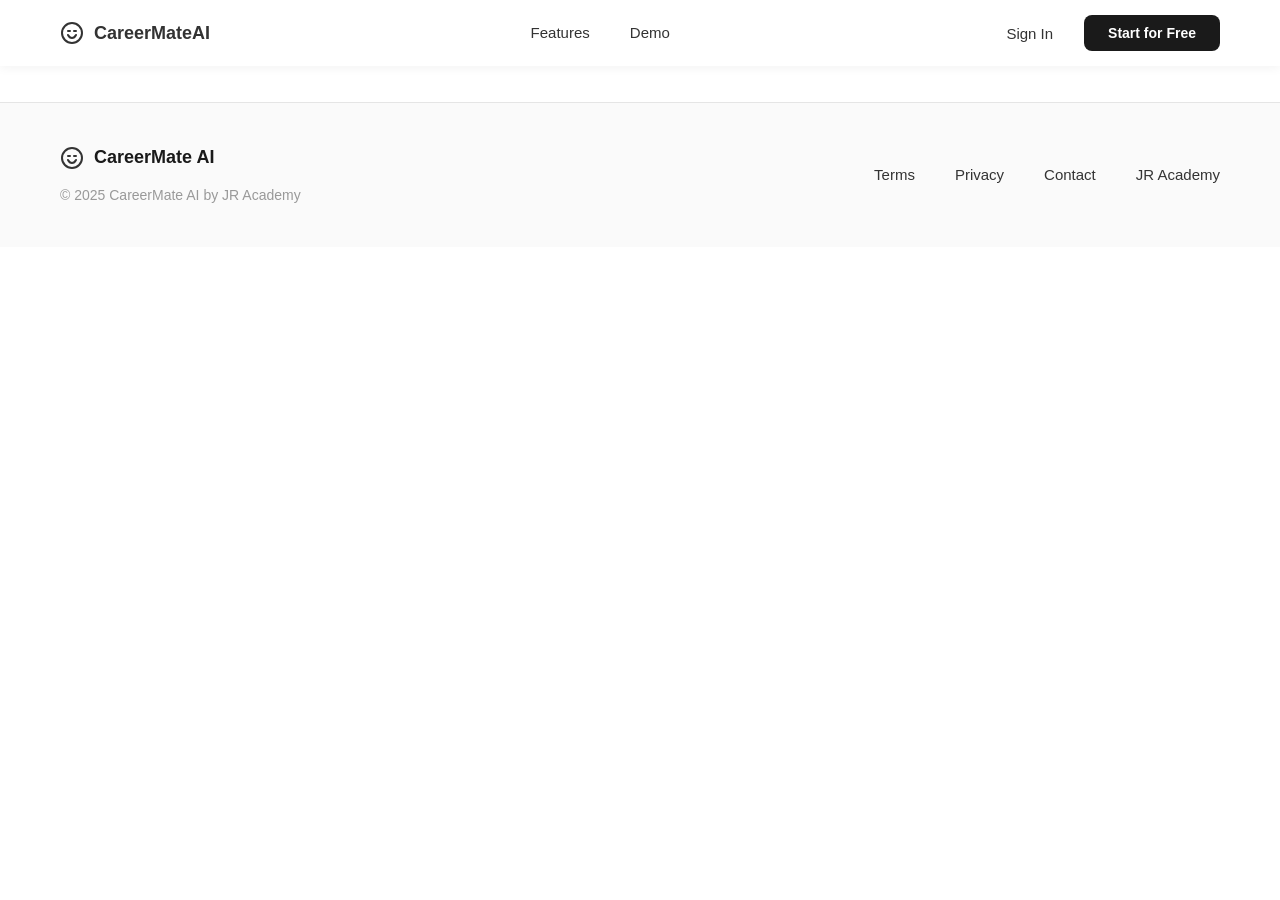
==== index.html @ 378290c0 "footer" ====
<html lang="en">
<head>
    <meta charset="UTF-8">
    <meta name="viewport" content="width=device-width, initial-scale=1.0">
    <title>CareerMate AI - Your AI Career Practice Partner</title>
    <link rel="stylesheet" href="styles.css">
</head>
<body>
    <!-- !---Header---- -->
    <header class="header">
       <div class="container">
        <div class="logo">
            <svg width="24" height="24" viewBox="0 0 24 24" fill="none">
                <circle cx="12" cy="12" r="10" stroke="#333" stroke-width="2"/>
                <path d="M8 10h2m4 0h2M8 14c1 2 3 3 4 3s3-1 4-3" stroke="#333" stroke-width="2" stroke-linecap="round"/>
            </svg>
            <span>
                CareerMateAI
            </span>
        </div>
        <nav class="nav">
            <a href="#features">Features</a>
            <a href="demo">Demo</a>
        </nav> 
        <div class="header-actions">
            <button class="btn-signin">Sign In</button>
            <button class="btn-start">Start for Free</button>
        </div> 
       </div> 
    </header>
    <br>
    <br>
    <br>
    <br>
<!-- hero section -->














<!-- footer section -->
<footer class="footer">
    <div class="container">
        <div class="footer-content">
            <div class="footer-left">
                <div class="logo">
                        <svg width="24" height="24" viewBox="0 0 24 24" fill="none">
                            <circle cx="12" cy="12" r="10" stroke="#333" stroke-width="2"/>
                            <path d="M8 10h2m4 0h2M8 14c1 2 3 3 4 3s3-1 4-3" stroke="#333" stroke-width="2" stroke-linecap="round"/>
                        </svg>
                
                    <span>CareerMate AI</span>
                </div>
                <p class="footer-copyright">
                    © 2025 CareerMate AI by JR Academy
                </p>
        </div>
            <div class="footer-links">
                <a href="#">Terms</a>
                <a href="#">Privacy</a>
                <a href="#">Contact</a>
                <a href="#">JR Academy</a>
            </div>
        </div>
    </div>

</footer>



    <script src="script.js"></script>   
</body>
</html>
---- styles.css ----
/* for teaching reference */
:root {
    /* color */
    --primary-grey: #333;

    /* width */
    --container-max-width: 1200px;

    /* gap */
    --gap-5-l8: 40px;
    --gap-5-l5: 25px;
    --gap-5-l3: 15px;
    --gap-5-l2: 10px;

    --gap-4-l3: 12px;
    --gap-4-l2: 8px;
}
/* clean the default box */

* {
    margin: 0;
    padding: 0;
    box-sizing: border-box;
} 
body {
    font-family: -apple-system, BlinkMacSystemFont, 'Segoe UI', 'Roboto', 'Oxygen', 'Ubuntu', 'Cantarell', sans-serif;
    line-height: 1.6;
    color: var(--primary-grey);
    overflow-x: hidden;
}
.container {
    max-width: var(--container-max-width);
    margin: 0 auto;
    padding: 0 20px;
}
/* Header */
.header {
    position: fixed;
    top: 0;
    right: 0;
    left: 0;
    background: rgba(255, 255, 255, 0.98);
    backdrop-filter: blur(10px);
    box-shadow: 0 2px 10px rgba(0,0,0,0.05);
    z-index: 1000;
    padding: 15px 0;

}
.header .container {
    display: flex;
    align-items: center;
    justify-content: space-between;
    gap: 40px;
}
.logo {
    display: flex;
    align-items: center;
    gap: 10px;
    font-weight: 700;
    font-size: 18px;
    color: var(--primary-grey);
    flex-shrink: 0;
}
.nav {
    display: flex;
    gap: 40px;
    flex: 1;
    justify-content: center;
}
.nav a {
    text-decoration: none;
    color: var(--primary-grey);
    font-weight: 500;
    transition: color 0.3s;
    font-size: 15px;
}

.nav a:hover {
    color: #4285F4;
}

.header-actions {
    display: flex;
    align-items: center;
    gap: 15px;
    flex-shrink: 0;
}
.btn-signin {
    background: none;
    border: none;
    color: var(--primary-grey);
    font-weight: 500;
    font-size: 15px;
    cursor: pointer;
    transition: color 0.3s;
    padding: 8px 16px;
}
.btn-signin:hover {
    color: #4285F4;
}
.btn-start {
    background: #1a1a1a;
    color: white;
    border: none;
    padding: 10px 24px;
    border-radius: 8px;
    font-weight: 600;
    cursor: pointer;
    transition: all 0.3s;
    font-size: 14px;
}

.btn-start:hover {
    transform: translateY(-2px);
    background: var(--primary-grey);
    box-shadow: 0 4px 12px rgba(0, 0, 0, 0.2);

}



/* Buttons */
.btn-primary {
    background: #4285F4;
    color: white;
    border: none;
    padding: 10px 24px;
    border-radius: 8px;
    font-weight: 600;
    cursor: pointer;
    transition: all 0.3s;
    font-size: 14px;
}

.btn-primary:hover {
    background: #3367D6;
    transform: translateY(-2px);
    box-shadow: 0 4px 12px rgba(66, 133, 244, 0.3);
}

.btn-secondary {
    background: white;
    color: #4285F4;
    border: 2px solid #4285F4;
    padding: 10px 24px;
    border-radius: 8px;
    font-weight: 600;
    cursor: pointer;
    transition: all 0.3s;
    font-size: 14px;
}

.btn-secondary:hover {
    background: #4285F4;
    color: white;
}

.btn-large {
    padding: 14px 32px;
    font-size: 16px;
}

/* hero section  */
/* footer section */
.footer {
    background: #FAFAFA;
    color: #666;
    padding: 40px 0;
    border-top: 1px solid #E5E5E5;
}


.footer-content {
    display: flex;
    justify-content: space-between; 
    align-items: center; 
}

.footer-left {
    display: flex;
    flex-direction: column;
    gap: 12px;
    

}

.footer-left .logo {
    color: #1a1a1a;
    
}

.footer-left .logo span{
    color: #1a1a1a;
    
    
}

.footer-copyright {
    font-size: 14px;
    color:  #999;
    margin: 0;
    
}

.footer-links {
    display: flex;
    gap: 40px;
    align-items: center;
}



.footer-links a {
    color: var(--primary-grey);
    text-decoration: none;
    font-weight: 400;
    font-size: 15px;
    transition: color 0.3s;

}
.footer-links a:hover {
    color: #4285F4;
}
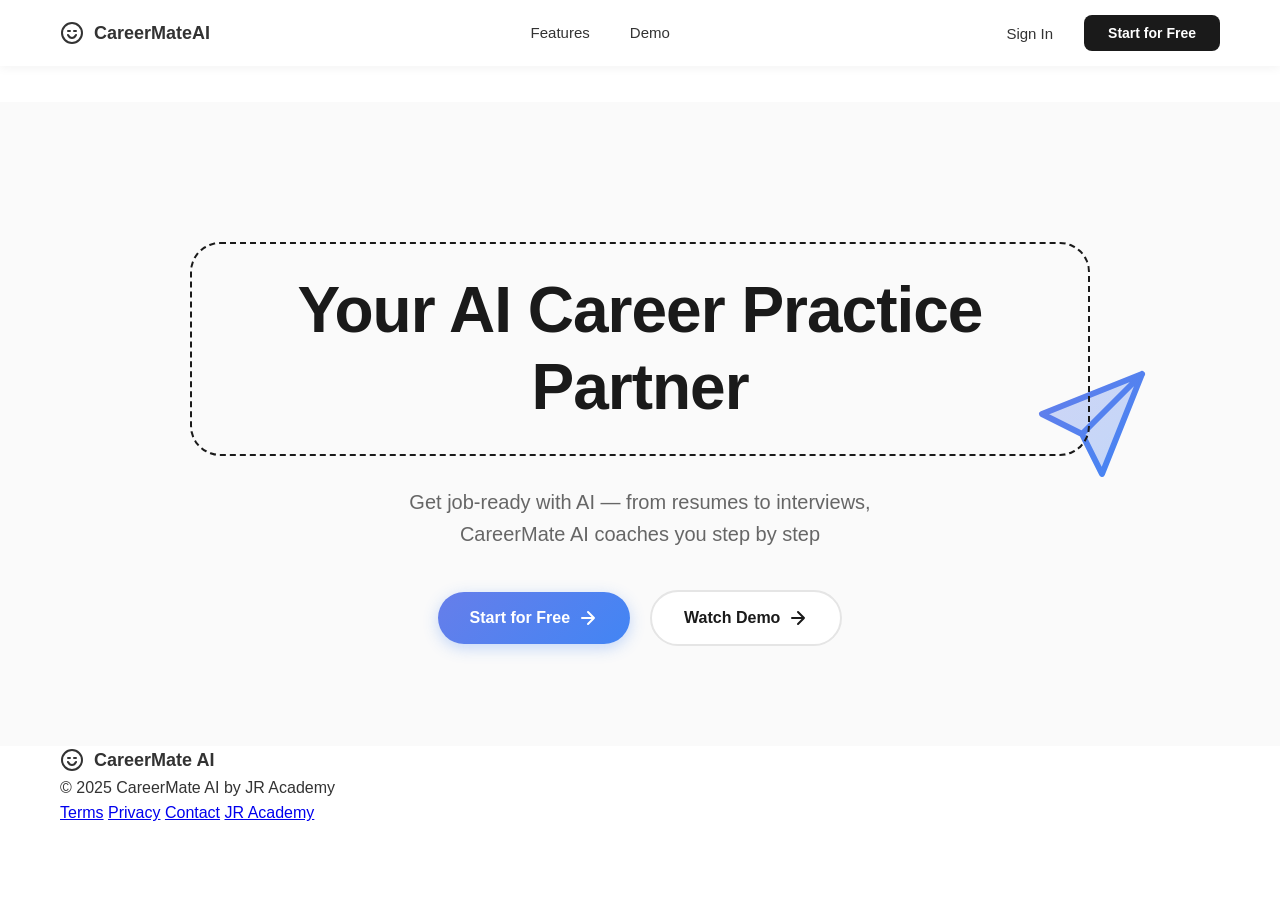
==== commit 48db4405: "hero section" ====
--- a/index.html
+++ b/index.html
@@ -32,12 +32,57 @@
     <br>
     <br>
     <br>
-<!-- hero section -->
+<!-- Hero section -->
 
+<section class="hero">
+    <div class="container">
+        <div class="hero-content">
+            <h1>Your AI Career Practice Partner</h1>
+            <p class="hero-subtitle">
+                Get job-ready with AI — from resumes to interviews,<br>
+                CareerMate AI coaches you step by step
+            </p>
+            <div class="hero-buttons">
+                <button class="btn-hero-primary">
+                    Start for Free
+                    <svg width="20" height="20" viewBox="0 0 20 20" fill="none">
+                            <path d="M4 10h12m-6-6l6 6-6 6" stroke="currentColor" stroke-width="2" stroke-linecap="round" stroke-linejoin="round"/>
+                    </svg>
+                </button>
+                <button class="btn-hero-secondary">
+                    Watch Demo
+                    <svg width="20" height="20" viewBox="0 0 20 20" fill="none">
+                        <path d="M4 10h12m-6-6l6 6-6 6" stroke="currentColor" stroke-width="2" stroke-linecap="round" stroke-linejoin="round"/>
+                    </svg>
+                </button>
 
+            </div>
+        </div>
 
+    </div>
 
+    <div class="hero-icon">
+        <svg width="120" height="120" viewBox="0 0 120 120" fill="none">
+                <path d="M110 10L50 70M110 10L70 110L50 70M110 10L10 50L50 70" stroke="url(#gradient1)" stroke-width="6" stroke-linecap="round" stroke-linejoin="round" fill="url(#gradient2)"/>
+            <defs>
+                    <linearGradient id="gradient1" x1="10" y1="10" x2="110" y2="110" gradientUnits="userSpaceOnUse">
+                        <stop stop-color="#667EEA"/>
+                        <stop offset="1" stop-color="#4285F4"/>
+                    </linearGradient>
+                    <linearGradient id="gradient2" x1="10" y1="10" x2="110" y2="110" gradientUnits="userSpaceOnUse">
+                        <stop stop-color="#667EEA" stop-opacity="0.3"/>
+                        <stop offset="1" stop-color="#4285F4" stop-opacity="0.3"/>
+                    </linearGradient>
+            </defs>
+        </svg>
+    </div>
 
+</section>
+
+<!-- problem statement -->
+<section>
+    
+</section>
 
 
 
--- a/styles.css
+++ b/styles.css
@@ -161,6 +161,261 @@
 }
 
 /* hero section  */
+
+.hero {
+    background: #FAFAFA;
+    padding: 140px 0 100px;
+    position: relative;
+    overflow: visible;
+
+}
+.hero .container {
+    position: relative;
+}
+.hero-content {
+    text-align: center;
+    margin: 0 auto;
+    max-width: 900px;
+    position: relative;
+    z-index: 2;
+}
+
+.hero h1 {
+    font-size: 64px;
+    font-weight: 800;
+    color: #1a1a1a;
+    margin-bottom: 30px;
+    line-height: 1.2;
+    letter-spacing: -1px;
+    position: relative;
+    display: inline-block;
+    padding: 30px 50px;
+}
+.hero h1::before {
+    content: '';
+    position: absolute;
+    top: 0;
+    left: 0;
+    right: 0;
+    bottom: 0;
+    border: 2px dashed;
+    border-radius: 30px;
+}
+
+.hero-subtitle {
+    font-size: 20px;
+    color: #666;
+    margin-bottom: 40px;
+    line-height: 1.6;
+    font-weight: 400;
+}
+.hero-buttons {
+    gap: 20px;
+    display: flex;
+    justify-content: center;
+    align-items: center;
+
+}
+.btn-hero-primary {
+    color: white;
+    background: linear-gradient(135deg, #667EEA 0%, #4285F4 100%); ;
+    border-radius: 50px;
+    border: none;
+    font-weight: 600;
+    font-size: 16px;
+    padding: 16px 32px;
+    cursor: pointer;
+    transition: all 0.3s;
+    display: flex;
+    align-items: center;
+    gap: 8px;
+    box-shadow: 0 4px 15px rgba(66, 133, 244, 0.3);
+
+}
+.btn-hero-primary:hover {
+    transform: translateY(-2px);
+    box-shadow: 0 6px 20px rgba(66, 134, 244, 0.4);
+
+}
+.btn-hero-secondary {
+    background: white;
+    color: #1a1a1a;
+    border-radius: 50px;
+    border: 2px solid #E5E5E5;
+    padding: 16px 32px;
+    font-weight: 600;
+    font-size: 16px;
+    cursor: pointer;
+    transition: all 0.3s;
+    display: flex;
+    align-items: center;
+    gap: 8px;
+
+}
+.btn-hero-secondary:hover {
+    border-color: #4285F4;
+    color: #4285F4;
+    transform: translateY(-2px);
+    box-shadow: 0 4px 15px rgba(0,0,0,0.1);
+}
+.hero-icon {
+    position: absolute; 
+    top: 50%;
+    right: 10%;
+    transform: translateY(-50%);
+    z-index: 1;
+    animation: float 3s ease-in-out infinite;
+}
+/* problem statement */
+
+
+
+
+
+
+
+
+
+
+
+
+
+
+
+
+
+
+
+
+
+
+
+
+
+
+/* Responsive Design */
+@media (max-width: 768px) {
+    .header .container {
+        flex-wrap: wrap;
+        gap: 15px;
+    }
+
+    .nav {
+        order: 3;
+        width: 100%;
+        /* margin-top: 15px; */
+        justify-content: center;
+        gap: 25px;
+    }
+
+    .header-actions {
+        gap: 10px;
+    }
+
+    .btn-signin {
+        padding: 6px 12px;
+        font-size: 14px;
+    }
+
+    .btn-start {
+        padding: 8px 18px;
+        font-size: 13px
+    }
+
+    .hero {
+        padding: 100px 0 60px;
+    }
+
+    .hero h1 {
+        font-size: 36px;
+        padding: 20px 30px;
+    }
+
+    .hero h1::before {
+        border-radius: 20px
+    }
+
+    .hero-subtitle {
+        font-size: 16px
+    }
+
+    .hero-subtitle br {
+        display: none;
+    }
+
+    .hero-buttons {
+        flex-direction: column;
+        align-items: center;
+        gap: 15px;
+    }
+
+    .btn-hero-primary,
+    .btn-hero-secondary {
+        width: 100%;
+        max-width: 280px;
+        justify-content: center;
+    }
+
+    .hero-icon {
+        display: none;
+    }
+
+    .footer-content {
+        flex-direction: column;
+        gap: 25px;
+        text-align: center;
+    }
+
+    .footer-left {
+        align-items: center;
+    }
+
+    .footer-links {
+        gap: 25px;
+        flex-wrap: wrap;
+        justify-content: center;
+    }
+
+    .footer-links a {
+        font-size: 14px;
+    }
+
+
+
+
+
+
+
+
+
+
+
+
+
+
+
+
+
+
+
+
+
+
+
+
+
+
+
+
+
+
+
+
+
+
+
+
+
 /* footer section */
 .footer {
     background: #FAFAFA;
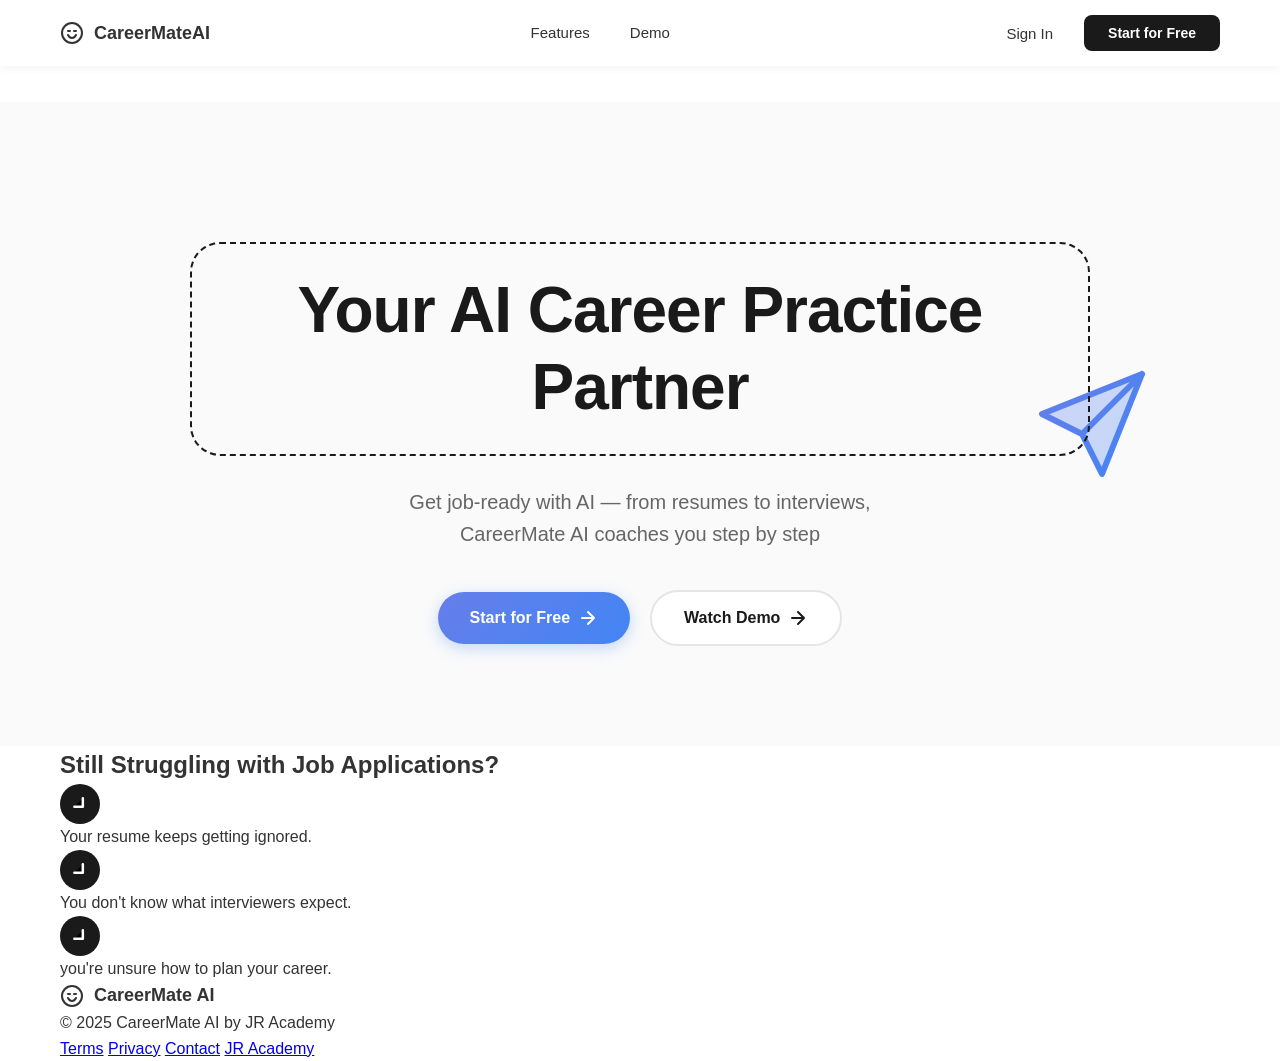
==== commit c5406e25: "problem html" ====
--- a/index.html
+++ b/index.html
@@ -80,8 +80,50 @@
 </section>
 
 <!-- problem statement -->
-<section>
-    
+<section class="problem-section">
+    <div class="container">
+        <h2>Still Struggling with Job Applications?</h2>
+        <div class="problem-content">
+            <div class="problem-list">
+                <div class="problem-item">
+                    <div class="problem-icon">
+                        <svg width="40" height="40" viewBox="0 0 40 40">
+                                <circle cx="20" cy="20" r="20" fill="#1a1a1a"/>
+                                <path d="M14 18l6 6 6-6" stroke="white" stroke-width="2.5" stroke-linecap="round" stroke-linejoin="round" transform="rotate(-45 20 20)"/>
+                        </svg>
+                    </div>
+                    <p>Your resume keeps getting ignored.</p>
+
+                </div>
+                <div class="problem-item">
+                    <div class="problem-icon">
+                        <svg width="40" height="40" viewBox="0 0 40 40">
+                                <circle cx="20" cy="20" r="20" fill="#1a1a1a"/>
+                                <path d="M14 18l6 6 6-6" stroke="white" stroke-width="2.5" stroke-linecap="round" stroke-linejoin="round" transform="rotate(-45 20 20)"/>
+                        </svg>
+                    </div>
+                    <p>You don't know what interviewers expect.</p>
+                </div>
+
+                <div class="problem-item">
+                    <div class="problem-icon">
+                        <svg width="40" height="40" viewBox="0 0 40 40">
+                                <circle cx="20" cy="20" r="20" fill="#1a1a1a"/>
+                                <path d="M14 18l6 6 6-6" stroke="white" stroke-width="2.5" stroke-linecap="round" stroke-linejoin="round" transform="rotate(-45 20 20)"/>
+                        </svg>
+                    </div>
+                    <p>you're unsure how to plan your career.</p>
+                </div>
+            </div>
+        </div>
+
+
+
+
+
+
+    </div>
+
 </section>
 
 
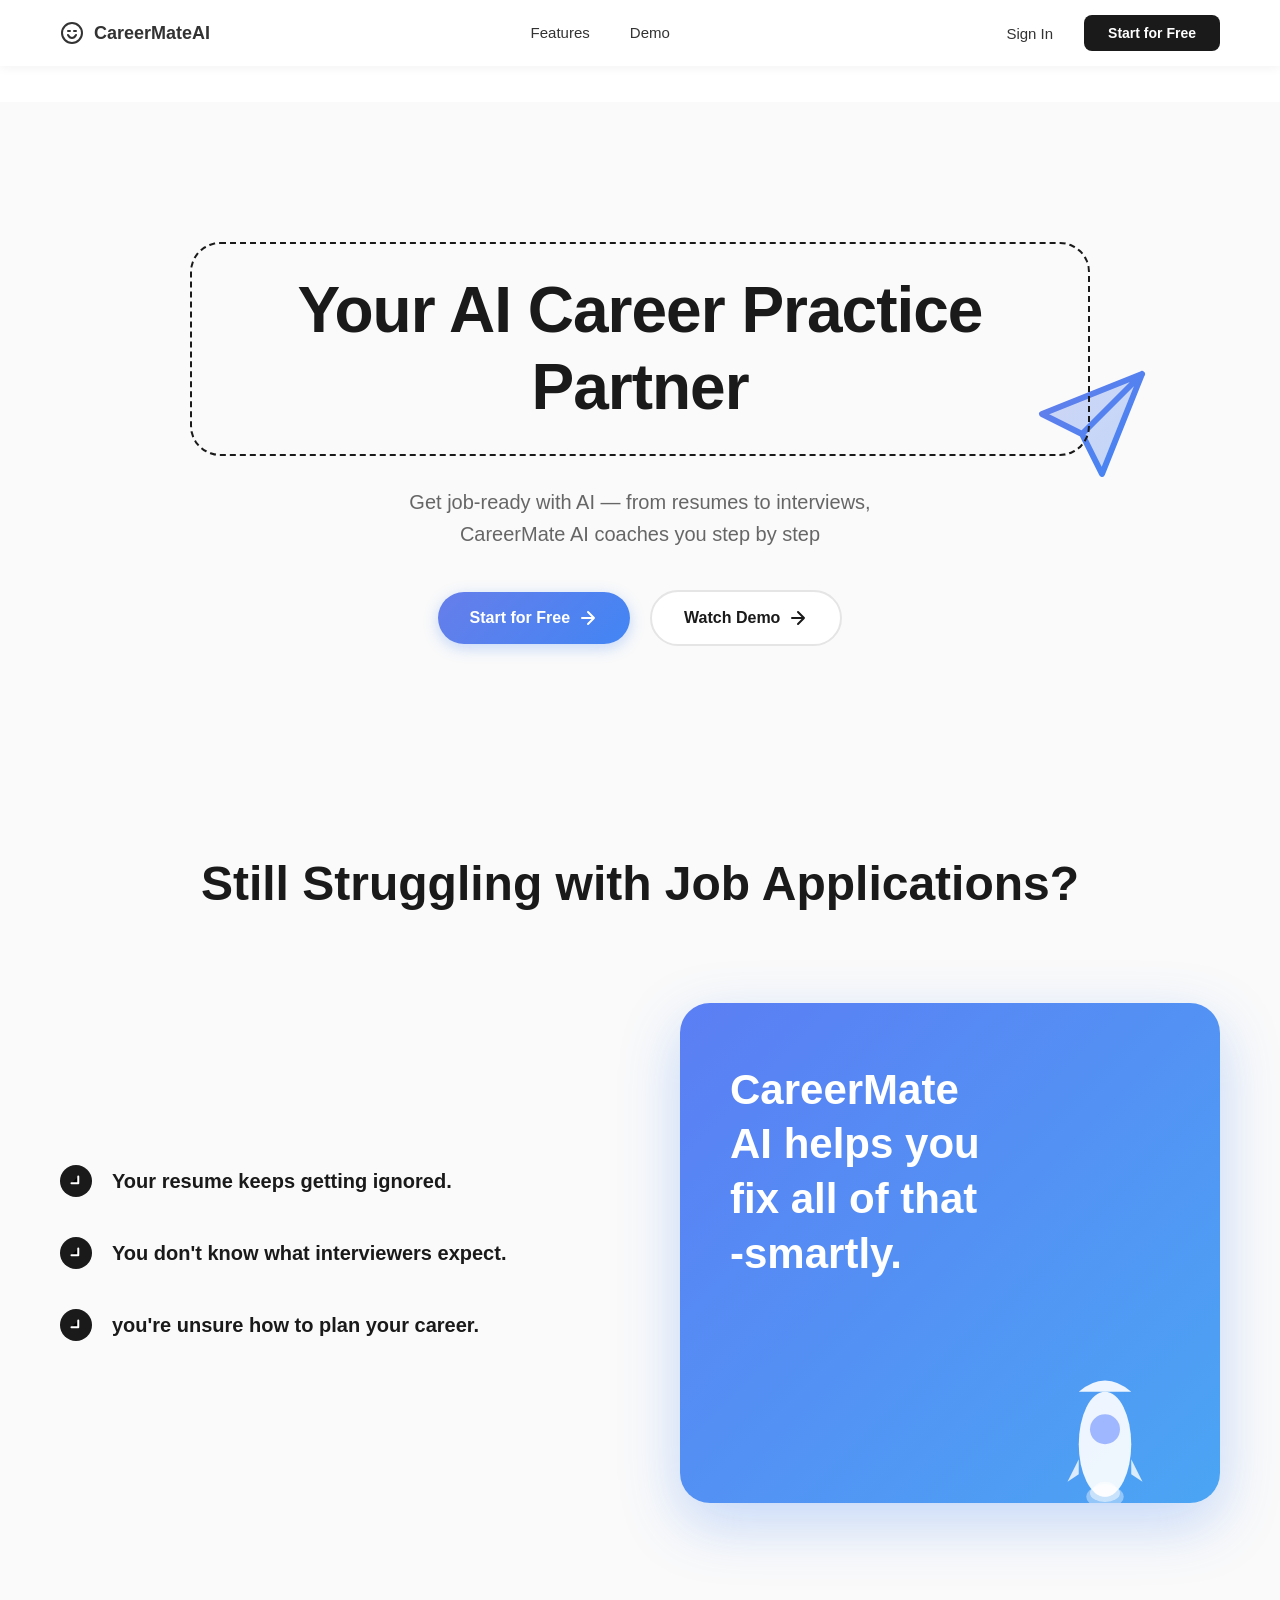
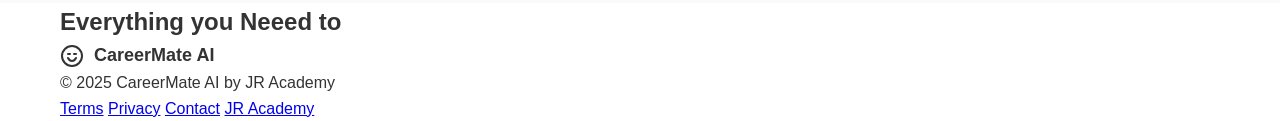
==== commit a8b5d589: "problem-section rocket" ====
--- a/index.html
+++ b/index.html
@@ -114,19 +114,45 @@
                     </div>
                     <p>you're unsure how to plan your career.</p>
                 </div>
+                
+            </div>
+                    <div class="solution-card">
+            <div class="solution-content">
+                <h3>CareerMate<br> AI helps you<br> fix all of that <br> -smartly.</h3>
+            </div>
+            <div class="solution-rocket">
+                <svg width="200" height="250" viewBox="0 0 200 250">
+                        <!-- Rocket Body -->
+                        <ellipse cx="100" cy="180" rx="35" ry="70" fill="rgba(255,255,255,0.9)"/>
+                        <!-- Rocket Window -->
+                        <circle cx="100" cy="160" r="20" fill="#6B8EFF" opacity="0.6"/>
+                        <!-- Rocket Nose -->
+                        <path d="M 65 110 Q 100 80 135 110" fill="rgba(255,255,255,0.9)"/>
+                        <!-- Rocket Fins -->
+                        <path d="M 65 200 L 50 230 L 65 220 Z" fill="rgba(255,255,255,0.8)"/>
+                        <path d="M 135 200 L 150 230 L 135 220 Z" fill="rgba(255,255,255,0.8)"/>
+                        <!-- Rocket Fire -->
+                        <ellipse cx="100" cy="250" rx="25" ry="15" fill="rgba(255,255,255,0.4)"/>
+                        <ellipse cx="100" cy="245" rx="20" ry="12" fill="rgba(255,255,255,0.5)"/>
+                        <ellipse cx="100" cy="240" rx="15" ry="10" fill="rgba(255,255,255,0.6)"/>
+                </svg>
             </div>
         </div>
-
-
-
-
+        </div>
 
 
     </div>
 
 </section>
 
+<!-- feature section -->
+<section id="features" class="features-section">
+    <div class="container">
+        <h2>Everything you Neeed to</h2>
 
+    </div>
+
+</section>
 
 
 
--- a/styles.css
+++ b/styles.css
@@ -267,9 +267,98 @@
     animation: float 3s ease-in-out infinite;
 }
 /* problem statement */
-
-
-
+.problem-section {
+    padding: 100px 0;
+    background: #FAFAFA;
+}
+.problem-section h2 {
+    text-align: center;
+    font-size: 48px;
+    font-weight: 800;
+    margin-bottom: 80px;
+    color: #1a1a1a;
+}
+.problem-content {
+    display: grid;
+    grid-template-columns: 1fr 1fr;
+    gap: 80px;
+    align-items: center;
+}
+.problem-list {
+    display: flex;
+    flex-direction: column;
+    gap: 40px;
+}
+.problem-item {
+    display: flex;
+    align-items: center;
+    gap: 20px;
+}
+.problem-icon {
+    flex-shrink: 0;
+}
+
+.problem-item p {
+    color: #1a1a1a;
+    font-size: 20px;
+    font-weight: 600;
+    margin: 0;
+}
+.problem-item svg {
+    width: 32px;
+    height: 32px;
+}
+/* problem-rocket part */
+.solution-content {
+    position: relative;
+    z-index: 2;
+}
+
+.solution-card h3 {
+    font-size: 32px;
+    color: white;
+    font-size: 42px;
+    font-weight: 800;
+    margin: 0;
+    line-height: 1.3;
+
+}
+
+.solution-rocket {
+    right: 40px;
+    position: absolute;
+    bottom: 0;
+    z-index: 1;
+    animation: rocketFloat 3s ease-in-out infinite;
+
+}
+@keyframes rocketFloat {
+    0%, 100% {
+        transform: translateY(0);
+    }
+    50% {
+        transform: translateY(-20px);
+    }
+
+}
+.solution-rocket svg {
+    width: 150px;
+    height: 200px;
+}
+.solution-card {
+    background: linear-gradient(135deg, #5B7EF4 0%, #4BA5F4 100%);
+    border-radius: 30px;
+    padding: 60px 50px;
+    position: relative;
+    overflow: hidden;
+    box-shadow: 0 20px 60px rgba(66, 133, 244, 0.3);
+    min-height: 500px;
+    display: flex;
+    flex-direction: column;
+    justify-content: space-between;
+}
+
+/* feature */
 
 
 
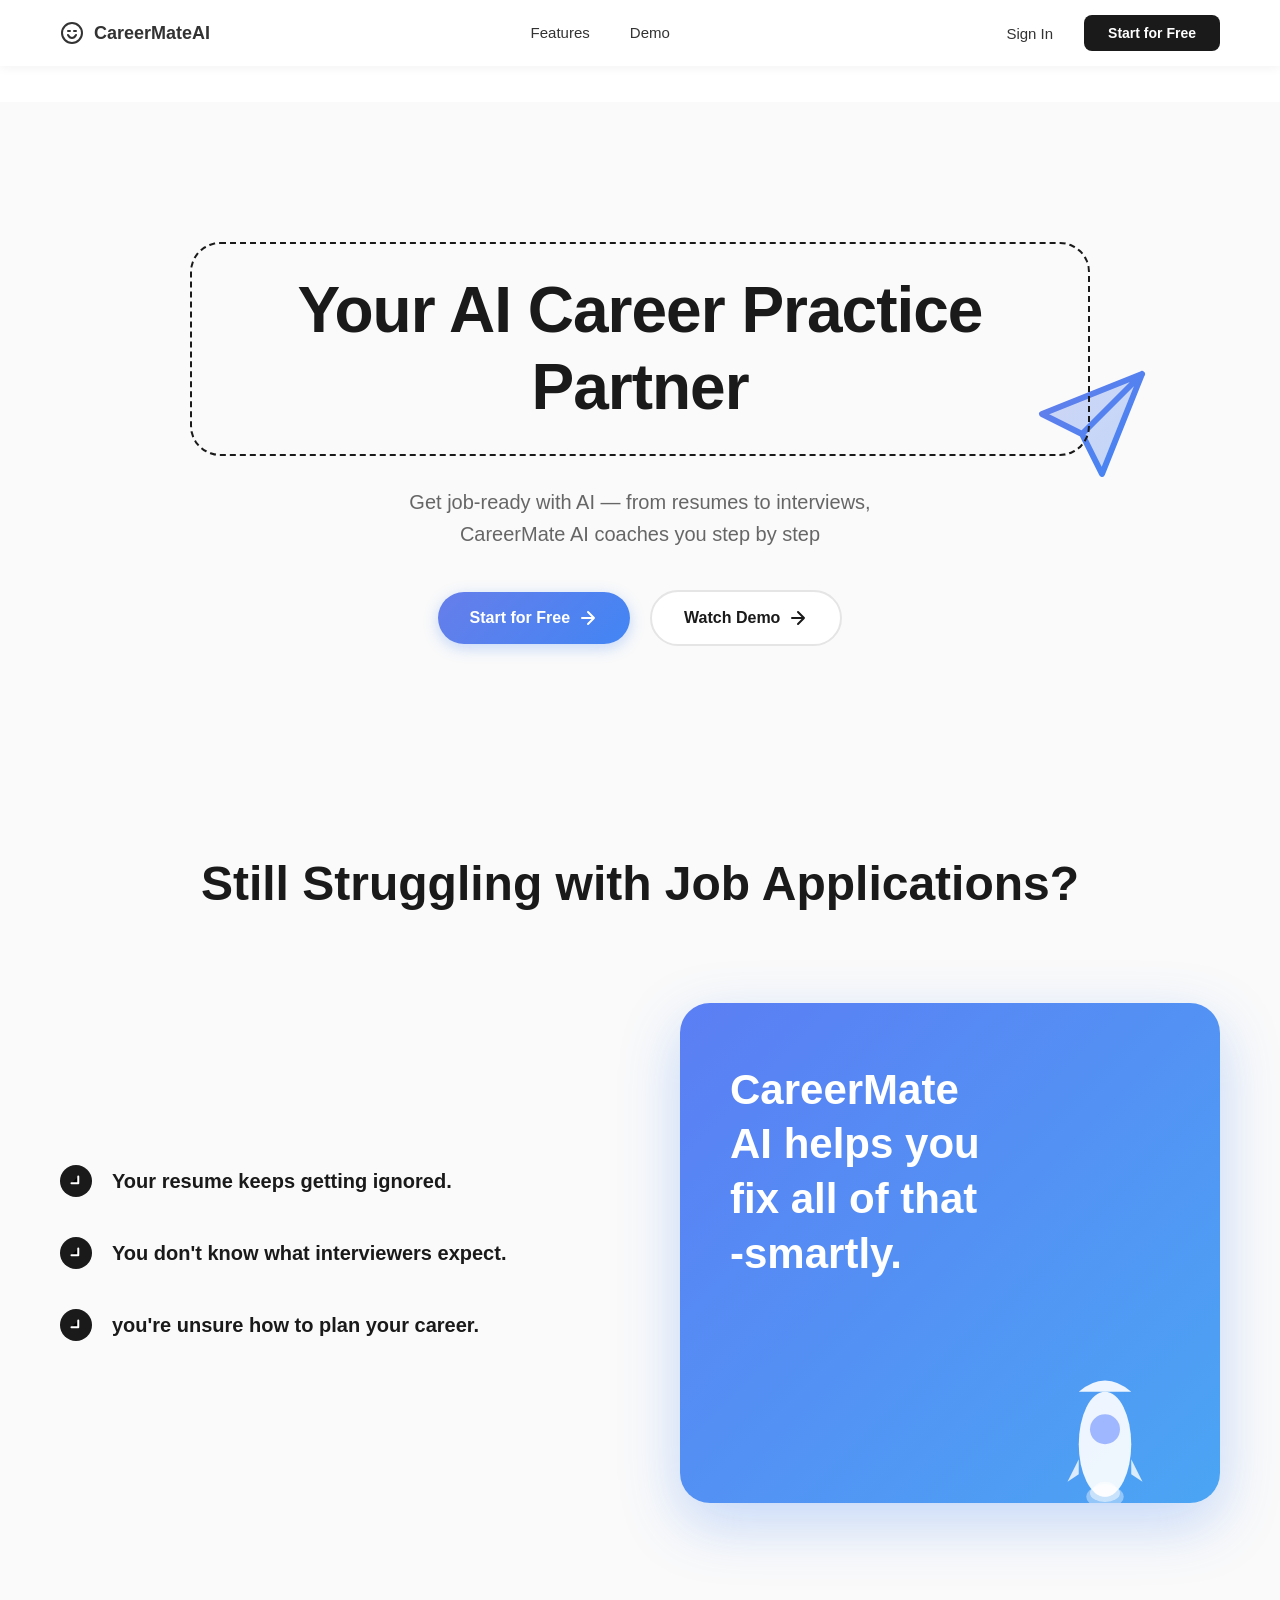
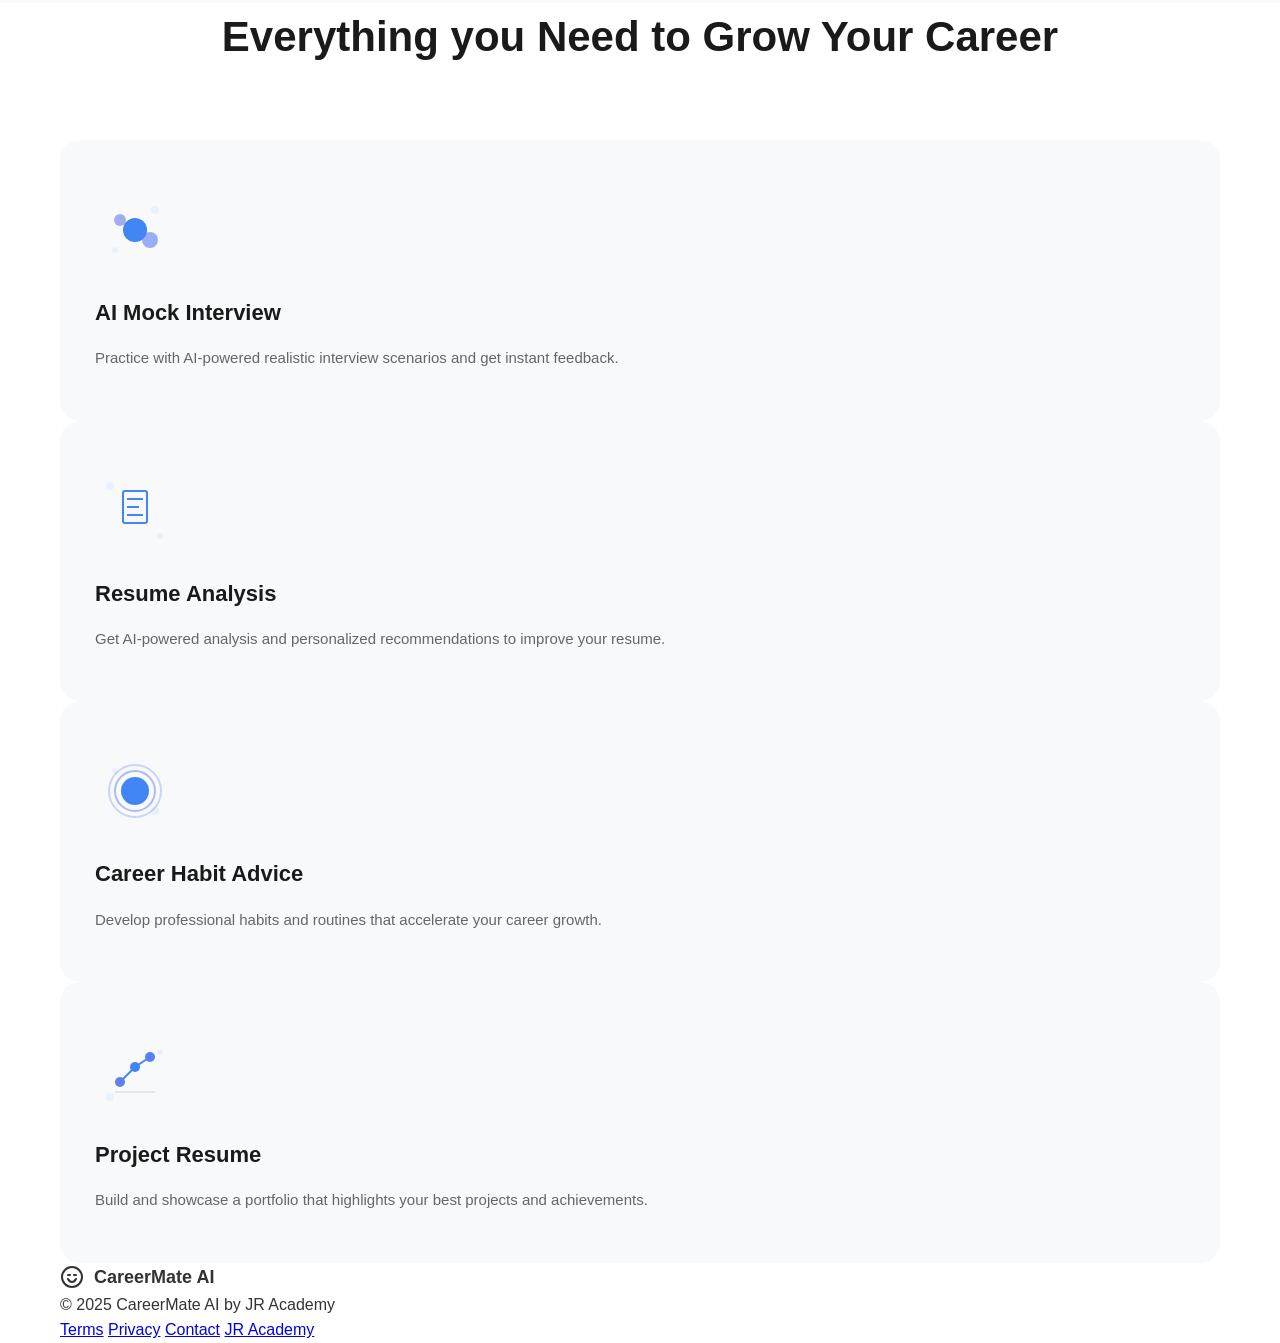
==== commit 5b793eb0: "features" ====
--- a/index.html
+++ b/index.html
@@ -148,7 +148,74 @@
 <!-- feature section -->
 <section id="features" class="features-section">
     <div class="container">
-        <h2>Everything you Neeed to</h2>
+        <h2>Everything you Need to Grow Your Career</h2>
+        <div class="feature-grid">
+            <div class="feature-card">
+                <div class="feature-icon">
+                    <svg width="80" height="80" viewBox="0 0 80 80">
+                            <!-- Decorative circles -->
+                            <circle cx="60" cy="20" r="4" fill="#E8F2FF"/>
+                            <circle cx="20" cy="60" r="3" fill="#E8F2FF"/>
+                            <!-- Main element -->
+                            <circle cx="40" cy="40" r="12" fill="#4285F4"/>
+                            <circle cx="25" cy="30" r="6" fill="#667EEA" opacity="0.6"/>
+                            <circle cx="55" cy="50" r="8" fill="#5B7EF4" opacity="0.6"/>
+                    </svg>
+                </div>
+                <h3>AI Mock Interview</h3>
+                <p>Practice with AI-powered realistic interview scenarios and get instant feedback.</p>
+            </div>
+            <div class="feature-card">
+                <div class="feature-icon">
+                    <svg width="80" height="80" viewBox="0 0 80 80">
+                            <!-- Decorative circles -->
+                            <circle cx="15" cy="15" r="4" fill="#E8F2FF"/>
+                            <circle cx="65" cy="65" r="3" fill="#E8F2FF"/>
+                            <!-- Document icon -->
+                            <rect x="28" y="20" width="24" height="32" rx="2" fill="none" stroke="#4285F4" stroke-width="2"/>
+                            <line x1="32" y1="28" x2="48" y2="28" stroke="#4285F4" stroke-width="2"/>
+                            <line x1="32" y1="36" x2="44" y2="36" stroke="#4285F4" stroke-width="2"/>
+                            <line x1="32" y1="44" x2="48" y2="44" stroke="#4285F4" stroke-width="2"/>
+                    </svg>
+                </div>
+                <h3>Resume Analysis</h3>
+                <p>Get AI-powered analysis and personalized recommendations to improve your resume.</p>
+            </div>
+            <div class="feature-card">
+                <div class="feature-icon">
+                    <svg width="80" height="80" viewBox="0 0 80 80">
+                        <!-- Decorative elements -->
+                        <circle cx="20" cy="20" r="3" fill="#E8F2FF"/>
+                        <circle cx="60" cy="60" r="4" fill="#E8F2FF"/>
+                        <!-- Center circle with rings -->
+                        <circle cx="40" cy="40" r="14" fill="#4285F4"/>
+                        <circle cx="40" cy="40" r="20" fill="none" stroke="#667EEA" stroke-width="2" opacity="0.5"/>
+                        <circle cx="40" cy="40" r="26" fill="none" stroke="#5B7EF4" stroke-width="2" opacity="0.3"/>
+                    </svg>
+                </div>
+                <h3>Career Habit Advice</h3>
+                <p>Develop professional habits and routines that accelerate your career growth.</p>
+            </div>
+            <div class="feature-card">
+                <div class="feature-icon">
+                    <svg width="80" height="80" viewBox="0 0 80 80">
+                            <!-- Decorative circles -->
+                            <circle cx="65" cy="20" r="3" fill="#E8F2FF"/>
+                            <circle cx="15" cy="65" r="4" fill="#E8F2FF"/>
+                            <!-- Graph/Chart -->
+                            <circle cx="25" cy="50" r="5" fill="#667EEA"/>
+                            <circle cx="40" cy="35" r="5" fill="#4285F4"/>
+                            <circle cx="55" cy="25" r="5" fill="#5B7EF4"/>
+                            <line x1="25" y1="50" x2="40" y2="35" stroke="#4285F4" stroke-width="2"/>
+                            <line x1="40" y1="35" x2="55" y2="25" stroke="#4285F4" stroke-width="2"/>
+                            <line x1="20" y1="60" x2="60" y2="60" stroke="#E5E5E5" stroke-width="2"/>
+                    </svg>
+                </div>
+                <h3>Project Resume</h3>
+                <p>Build and showcase a portfolio that highlights your best projects and achievements.</p>
+            </div>
+
+        </div>
 
     </div>
 
--- a/styles.css
+++ b/styles.css
@@ -360,6 +360,54 @@
 
 /* feature */
 
+.features-section h2 {
+    text-align: center;
+    font-size: 42px;
+    font-weight: 700;
+    margin-bottom: 70px;
+    color: #1a1a1a;
+}
+.feature-gird {
+    display: grid;
+    grid-template-columns: repeat(2, 1fr);
+    gap: 30px;
+    max-width: 1000px;
+    margin: 0 auto;
+}
+
+.feature-card {
+    background: #F8F9FA;
+    padding: 50px 35px;
+    border-radius: 20px;
+    text-align: left;
+    position: relative;
+    overflow: hidden;
+    transition: all 0.3s;
+}
+.feature-card:hover {
+    transform: translateY(-5px);
+    box-shadow: 0 15px 40px rgba(0, 0, 0, 0.08);
+}
+.feature-icon {
+    margin-bottom: 25px;
+    display: flex;
+    justify-content: start;
+    position: relative;
+
+}
+.feature-card h3 {
+    font-size: 22px;
+    font-weight: 700;
+    margin-bottom: 15px;
+    color: #1a1a1a;
+}
+.feature-card p {
+    color: #666;
+    font-size: 15px;
+    line-height: 1.7;
+}
+
+/* Demo section */
 
 
 
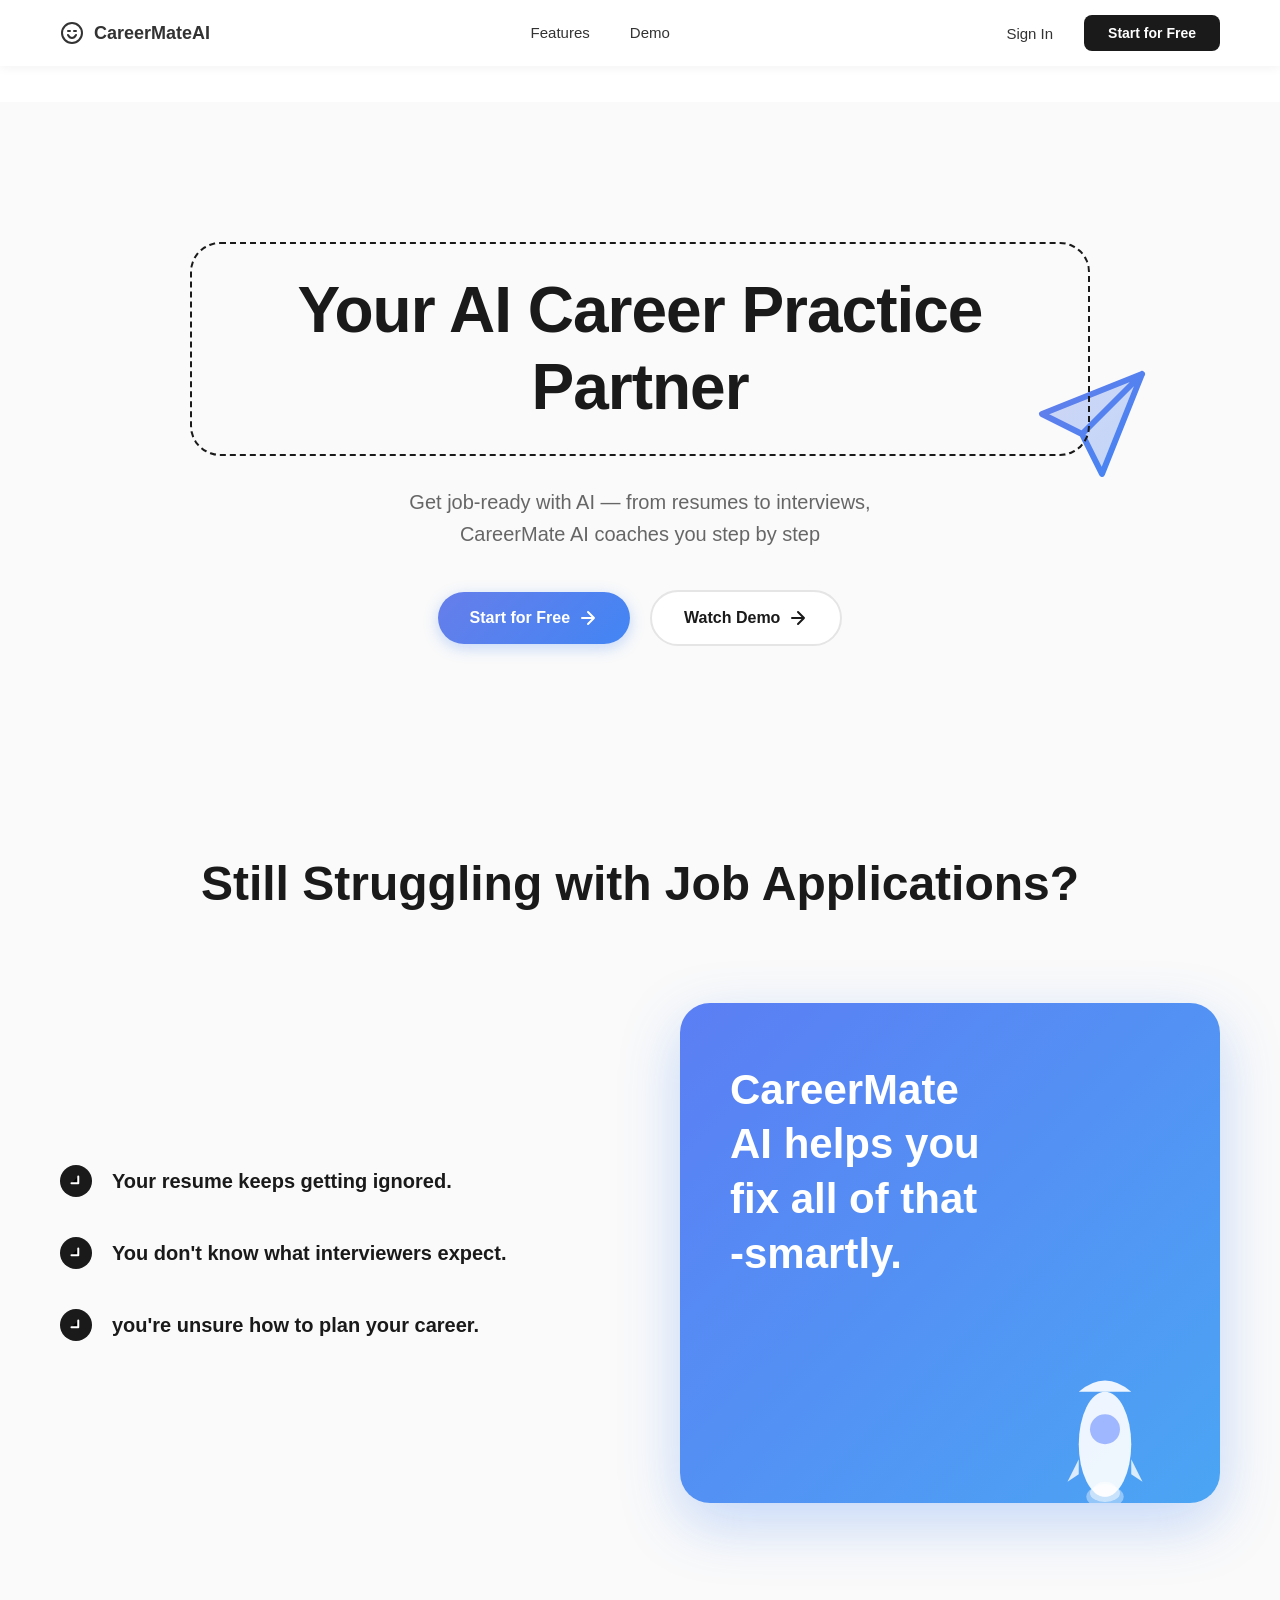
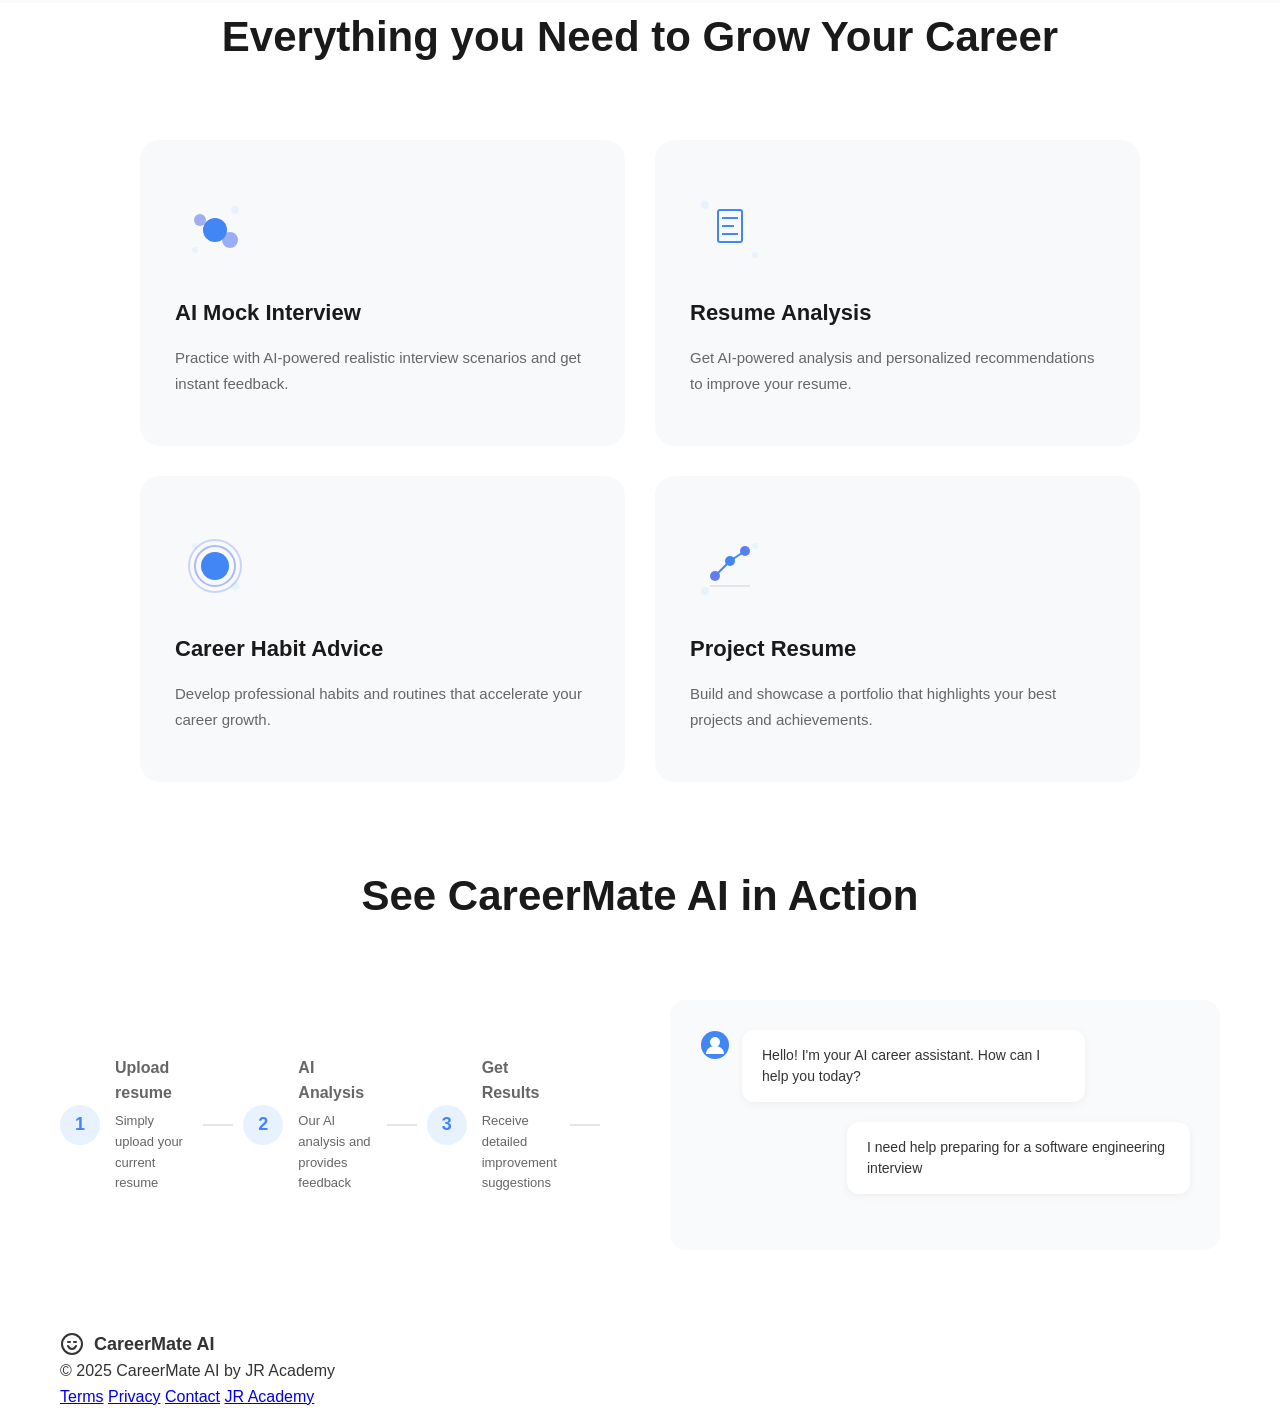
==== commit 07b1562b: "demo section" ====
--- a/index.html
+++ b/index.html
@@ -214,12 +214,71 @@
                 <h3>Project Resume</h3>
                 <p>Build and showcase a portfolio that highlights your best projects and achievements.</p>
             </div>
-
         </div>
 
     </div>
 
 </section>
+
+
+
+<!-- Demo section -->
+<section id="demo" class="demo-section">
+    <div class="container">
+        <h2>See CareerMate AI in Action</h2>
+        <div class="demo-content">
+            <div class="demo-steps">
+                <div class="demo-step">
+                    <div class="step-number">1</div>
+                    <div class="step-content">
+                        <h4>Upload resume</h4>
+                        <p>Simply upload your current resume</p>
+                    </div>                                      
+                </div>
+                <div class="demo-connector"></div>
+                <div class="demo-step">
+                    <div class="step-number">2</div>
+                    <div class="step-content">
+                        <h4>AI Analysis</h4>
+                        <p>Our AI analysis and provides feedback</p>
+                    </div>                                      
+                </div>
+                <div class="demo-connector"></div>
+
+                <div class="demo-step">
+                    <div class="step-number">3</div>
+                    <div class="step-content">
+                        <h4>Get Results</h4>
+                        <p>Receive detailed improvement suggestions</p>
+                    </div>                                      
+                </div>
+                <div class="demo-connector"></div>
+            </div>
+
+            
+            <div class="demo-chat">
+                <div class="chat-message">
+                    <div class="chat-avatar">
+                        <svg width="30" height="30" viewBox="0 0 30 30">
+                            <circle cx="15" cy="15" r="14" fill="#4285F4"/>
+                            <circle cx="15" cy="12" r="5" fill="white"/>
+                            <path d="M6 24c0-5 4-8 9-8s9 3 9 8" fill="white"/>
+                        </svg>
+                    </div>
+                    <div class="chat-bubble">
+                        Hello! I'm your AI career assistant. How can I help you today?
+                    </div>
+                </div>
+                <div class="chat-message user">
+                    <div class="chat-bubble">
+                        I need help preparing for a software engineering interview
+                    </div>
+                </div>
+            </div>
+    </div>
+</section>
+
+<!-- Testimonial Section -->
 
 
 
--- a/styles.css
+++ b/styles.css
@@ -367,7 +367,7 @@
     margin-bottom: 70px;
     color: #1a1a1a;
 }
-.feature-gird {
+.feature-grid {
     display: grid;
     grid-template-columns: repeat(2, 1fr);
     gap: 30px;
@@ -409,10 +409,102 @@
 
 /* Demo section */
 
-
-
-
-
+.demo-section h2 {
+    text-align: center;
+    font-size: 42px;
+    font-weight: 700;
+    margin-bottom: 70px;
+    color: #1a1a1a;
+
+}
+.demo-section {
+    padding: 80px 0;
+    background: white;
+
+}
+.demo-content {
+    display: grid;
+    grid-template-columns: 1fr 1fr;
+    gap: 60px;
+    align-items: center;
+
+}
+.demo-steps {
+    display: flex;
+    align-items: center;
+
+}
+.demo-step {
+    display: flex;
+    align-items: center;
+    flex: 1;
+    gap: 15px;
+
+}
+.step-number {
+    width: 40px;
+    height: 40px;
+    background: #E8F2FF;
+    color: #4285F4;
+    display: flex;
+    align-items: center;
+    justify-content: center;
+    border-radius: 50%;
+    font-weight: 700;
+    font-size: 18px;
+    flex-shrink: 0;
+}
+
+.step-content h4 {
+    font-size: 16px;
+    margin-bottom: 5px;
+    color: #666; 
+}
+.step-content p {
+    font-size: 13px;
+    color: #666
+}
+.demo-connector {
+    width: 30px;
+    height: 2px;
+    background: #E5E5E5;
+    margin: 0 10px;
+
+}
+.demo-chat {
+    background: #F9FAFB;
+    padding: 30px;
+    min-height: 250px;
+    display: flex;
+    flex-direction: column;
+    gap: 20px;
+    border-radius: 16px;
+}
+
+
+.chat-message {
+    display: flex;
+    gap: 12px;
+    align-items: flex-start;
+
+}
+.chat-avatar {
+    flex-shrink: 0;
+}
+.chat-bubble {
+    background: white;
+    padding: 15px 20px;
+    border-radius: 12px;
+    max-width: 70%;
+    font-size: 14px;
+    line-height: 1.5;
+    box-shadow: 0 2px 8px rgba(0, 0, 0, 0.05);
+}
+.chat-message.user {
+    flex-direction: row-reverse;
+}
+
+/* Testimonials Section */
 
 
 
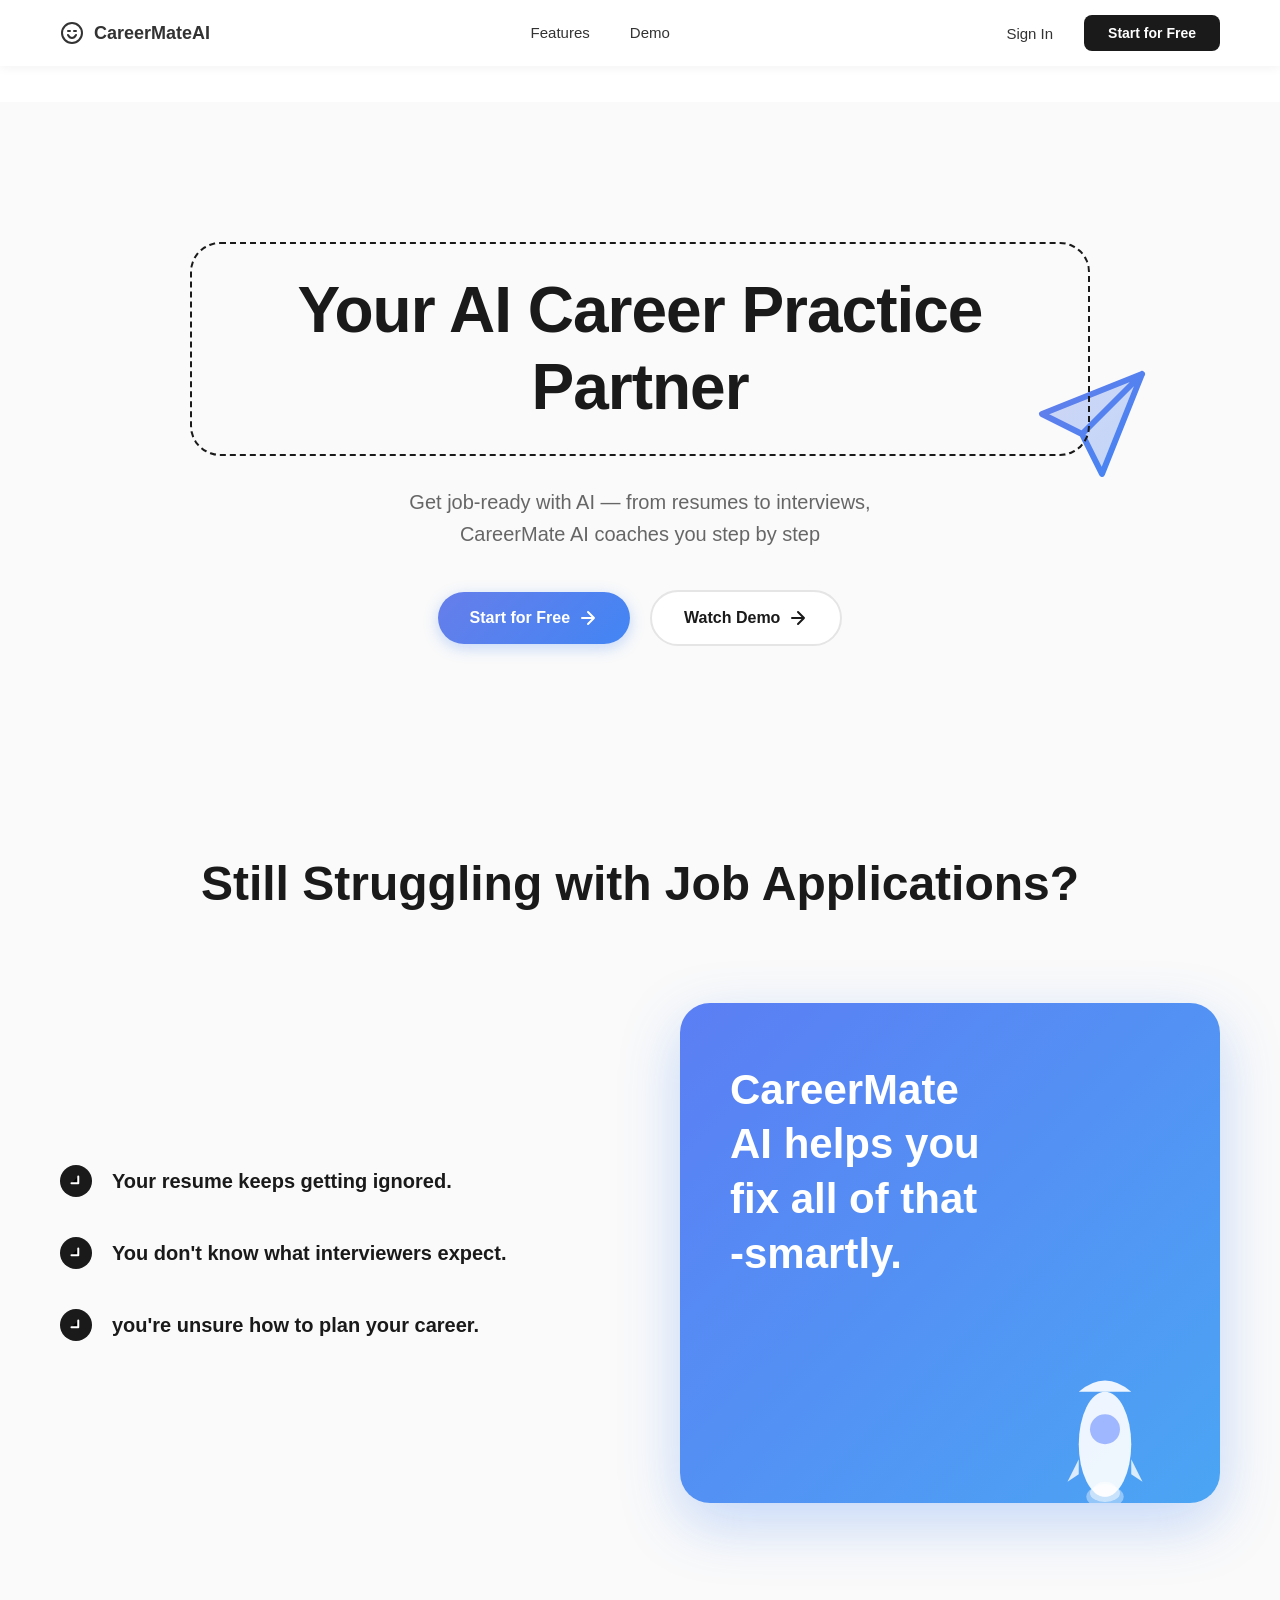
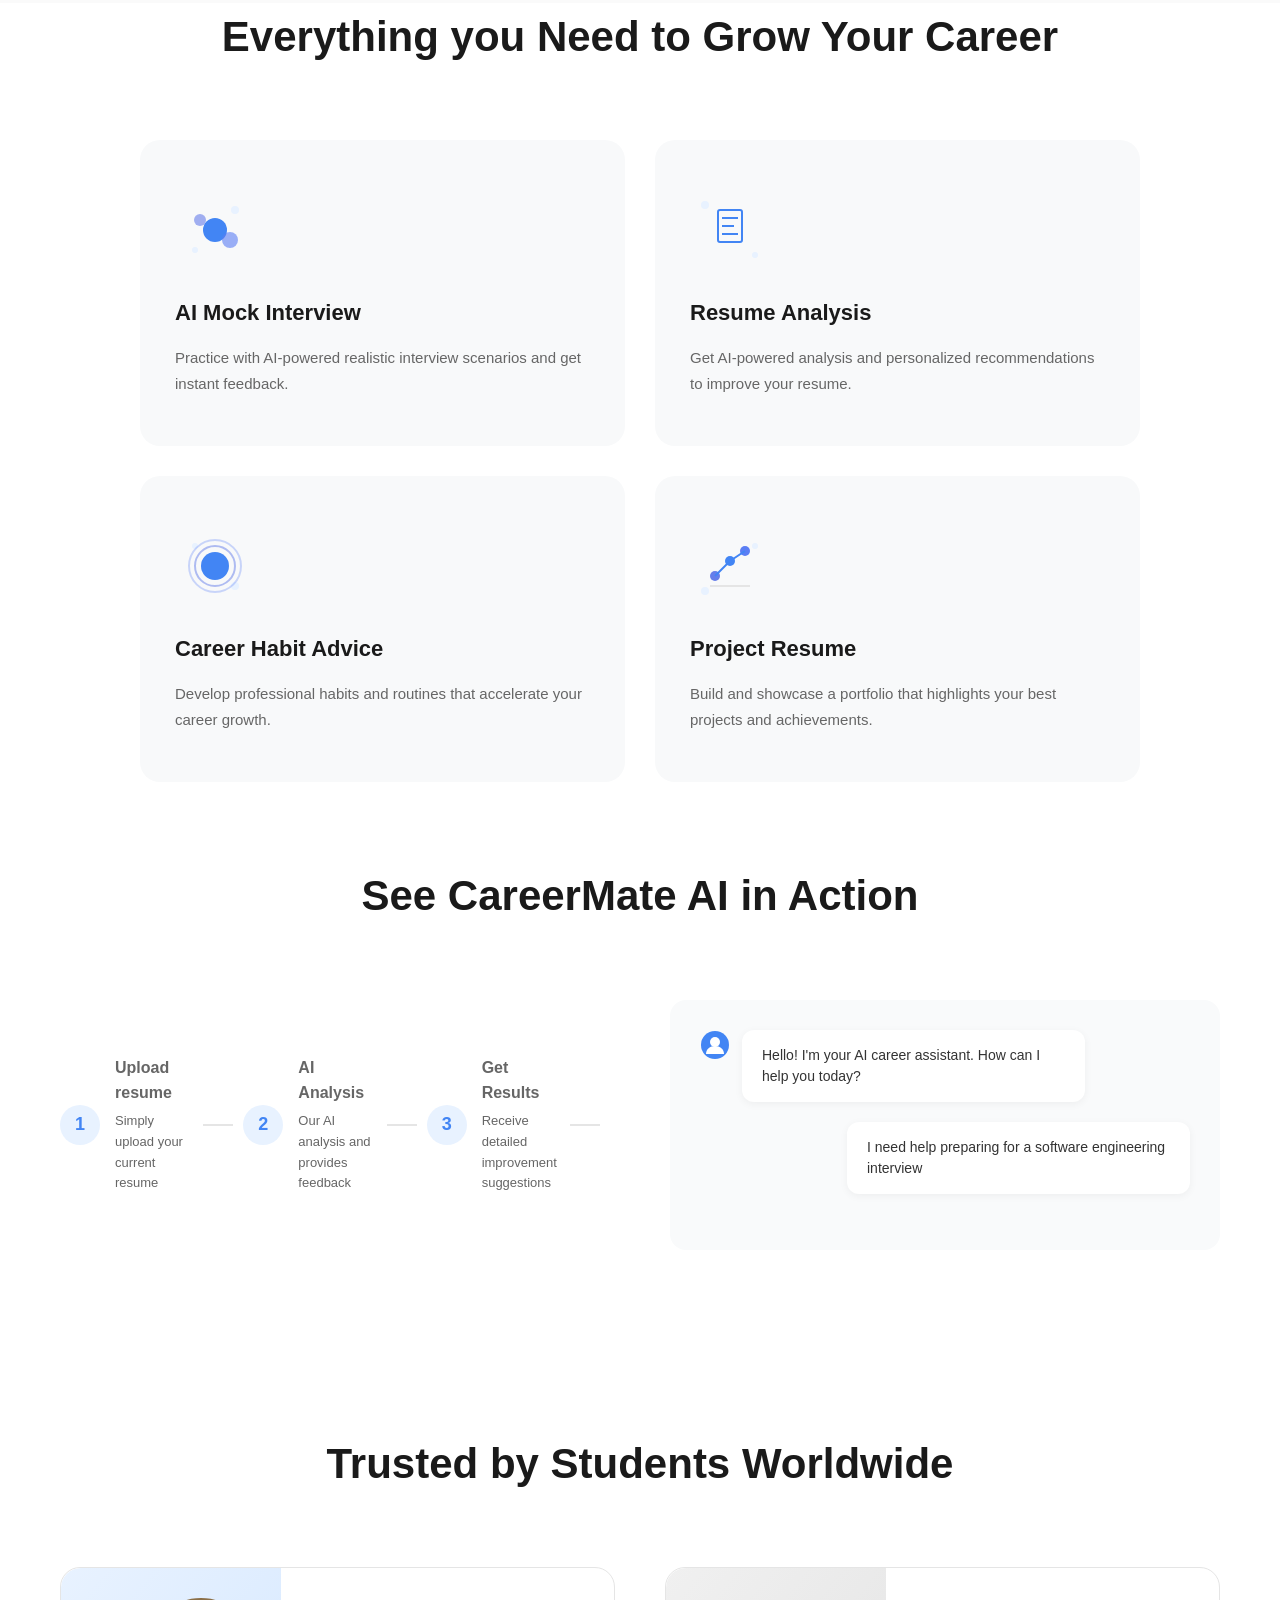
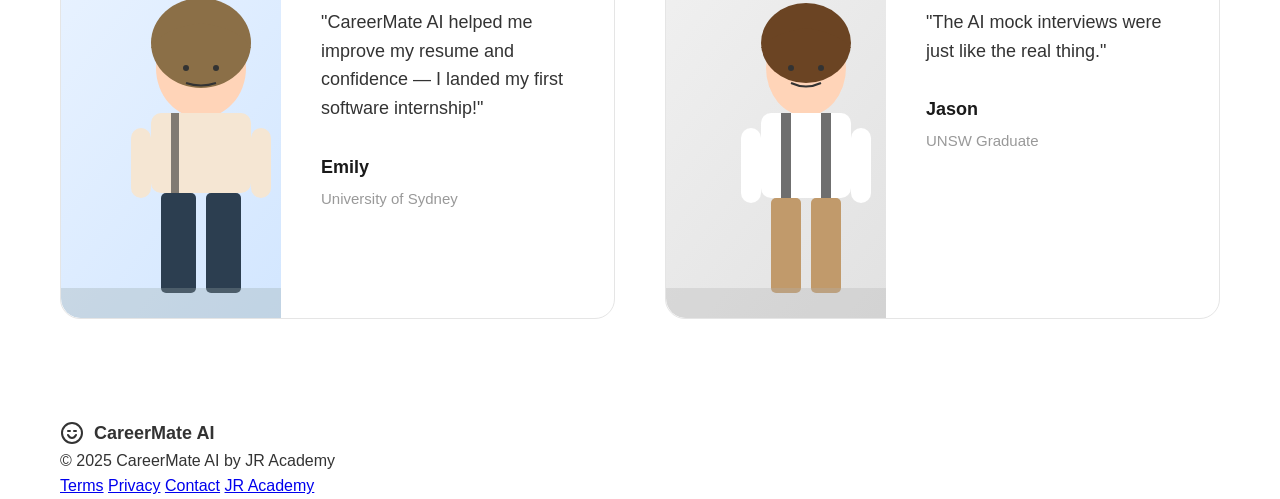
==== commit 75861789: "testimonials" ====
--- a/index.html
+++ b/index.html
@@ -280,7 +280,111 @@
 
 <!-- Testimonial Section -->
 
-
+<section class="testimonials-section">
+    <div class="container">
+        <h2>Trusted by Students Worldwide</h2>
+        <div class="testimonials-grid">
+            <div class="testimonials-card">
+                <div class="testimonials-image">
+                    <svg width="280" height="350" viewBox="0 0 280 350" preserveAspectRatio="xMidYMid slice">
+                        <!-- Background gradient -->
+                        <defs>
+                            <linearGradient id="bg1" x1="0%" y1="0%" x2="100%" y2="100%">
+                                <stop offset="0%" style="stop-color:#E8F2FF;stop-opacity:1" />
+                                <stop offset="100%" style="stop-color:#D0E5FF;stop-opacity:1" />
+                            </linearGradient>
+                        </defs>
+                        <rect width="280" height="350" fill="url(#bg1)"/>
+                        <!-- Person -->
+                        <!-- Head -->
+                        <ellipse cx="140" cy="100" rx="45" ry="50" fill="#FFD4B8"/>
+                        <!-- Hair -->
+                        <ellipse cx="140" cy="75" rx="50" ry="45" fill="#8B6F47"/>
+                        <path d="M 90 80 Q 100 60, 140 55 Q 180 60, 190 80" fill="#8B6F47"/>
+                        <!-- Eyes -->
+                        <circle cx="125" cy="100" r="3" fill="#333"/>
+                        <circle cx="155" cy="100" r="3" fill="#333"/>
+                        <!-- Smile -->
+                        <path d="M 125 115 Q 140 120 155 115" stroke="#333" stroke-width="2" fill="none"/>
+                        <!-- Body -->
+                        <!-- Sweater -->
+                        <rect x="90" y="145" width="100" height="80" rx="10" fill="#F5E6D3"/>
+                        <!-- Arms -->
+                        <rect x="70" y="160" width="20" height="70" rx="10" fill="#F5E6D3"/>
+                        <rect x="190" y="160" width="20" height="70" rx="10" fill="#F5E6D3"/>
+                        <!-- Bag strap -->
+                        <rect x="110" y="145" width="8" height="120" fill="#333" opacity="0.6"/>
+                        <!-- Pants -->
+                        <rect x="100" y="225" width="35" height="100" rx="5" fill="#2C3E50"/>
+                        <rect x="145" y="225" width="35" height="100" rx="5" fill="#2C3E50"/>
+                        <!-- Street elements -->
+                        <rect x="0" y="320" width="280" height="30" fill="#95A5A6" opacity="0.3"/>
+                    </svg>
+                </div>
+                <div class="testimonials-content"> 
+                    <p>"CareerMate AI helped me improve my resume and confidence — I landed my first software internship!"</p>
+                    <div class="testimonials-author">
+                        <strong>Emily</strong>
+                        <span>University of Sydney</span>
+                    </div>
+                </div>
+            </div>
+            <div class="testimonials-card">
+                <div class="testimonials-image">
+                    <svg width="280" height="350" viewBox="0 0 280 350" preserveAspectRatio="xMidYMid slice">
+                            <!-- Background gradient -->
+                            <defs>
+                                <linearGradient id="bg2" x1="0%" y1="0%" x2="100%" y2="100%">
+                                    <stop offset="0%" style="stop-color:#F0F0F0;stop-opacity:1" />
+                                    <stop offset="100%" style="stop-color:#E0E0E0;stop-opacity:1" />
+                                </linearGradient>
+                            </defs>
+                            <rect width="280" height="350" fill="url(#bg2)"/>
+                            
+                            <!-- Person -->
+                            <!-- Head -->
+                            <ellipse cx="140" cy="100" rx="40" ry="48" fill="#FFD4B8"/>
+                            <!-- Hair -->
+                            <ellipse cx="140" cy="75" rx="45" ry="40" fill="#6B4423"/>
+                            <path d="M 95 80 Q 105 65, 140 60 Q 175 65, 185 80" fill="#6B4423"/>
+                            <!-- Eyes -->
+                            <circle cx="125" cy="100" r="3" fill="#333"/>
+                            <circle cx="155" cy="100" r="3" fill="#333"/>
+                            <!-- Smile -->
+                            <path d="M 125 115 Q 140 122 155 115" stroke="#333" stroke-width="2" fill="none"/>
+                            
+                            <!-- Body -->
+                            <!-- White sweater -->
+                            <rect x="95" y="145" width="90" height="85" rx="10" fill="#FFFFFF"/>
+                            <!-- Arms -->
+                            <rect x="75" y="160" width="20" height="75" rx="10" fill="#FFFFFF"/>
+                            <rect x="185" y="160" width="20" height="75" rx="10" fill="#FFFFFF"/>
+                            
+                            <!-- Backpack straps -->
+                            <rect x="115" y="145" width="10" height="100" fill="#333" opacity="0.7"/>
+                            <rect x="155" y="145" width="10" height="100" fill="#333" opacity="0.7"/>
+                            
+                            <!-- Pants -->
+                            <rect x="105" y="230" width="30" height="95" rx="5" fill="#C19A6B"/>
+                            <rect x="145" y="230" width="30" height="95" rx="5" fill="#C19A6B"/>
+                            
+                            <!-- Ground -->
+                            <rect x="0" y="320" width="280" height="30" fill="#B0B0B0" opacity="0.3"/>
+                    </svg>
+                </div>
+                <div class="testimonials-content"> 
+                    <p>"The AI mock interviews were just like the real thing."</p>
+                    <div class="testimonials-author">
+                        <strong>Jason</strong>
+                        <span>UNSW Graduate</span>
+                    </div>
+                </div>
+            </div>
+
+        </div>
+
+    </div>
+</section>
 
 
 
--- a/styles.css
+++ b/styles.css
@@ -506,19 +506,76 @@
 
 /* Testimonials Section */
 
-
-
-
-
-
-
-
-
-
-
-
-
-
+.testimonials-section {
+    padding: 100px 0;
+    background: white;
+}
+.testimonials-section h2 {
+    text-align: center;
+    font-size: 42px;
+    font-weight: 700;
+    margin-bottom: 70px;
+    color: #1a1a1a;
+
+}
+.testimonials-grid {
+    display: grid;
+    grid-template-columns: repeat(2, 1fr);
+    gap: 50px;
+    max-width: 1200px;
+    margin: 0 auto;
+
+}
+.testimonials-card {
+    display: flex;
+    gap: 30px;
+    background: white;
+    padding: 0;
+    border-radius: 20px;
+    transition: all 0.3s;
+    align-items: flex-start;
+    border: 1px solid #E5E5E5;
+    overflow: hidden;
+}
+.testimonials-image {
+    flex-shrink: 0;
+    width: 220px;
+    height: 350px;
+    overflow: hidden;
+    border-radius: 20px 0 0 20px;
+}
+.testimonial-image svg {
+    width: 100%;
+    height: 100%;
+    display: block;
+}
+.testimonials-content {
+    padding: 40px 40px 40px 10px;
+    display: flex;
+    flex-direction: column;
+    justify-content: center;
+}
+.testimonials-content p {
+    font-size: 18px;
+    color: #333;
+    line-height: 1.6;
+    margin-bottom: 30px;
+    font-weight: 400;
+}
+.testimonials-author {
+    margin-top: auto;
+}
+.testimonials-author strong {
+    display: block;
+    color: #1a1a1a;
+    font-size: 18px;
+    font-weight: 600;
+    margin-bottom: 5px;
+}
+.testimonials-author span {
+    color: #999;
+    font-size: 15px;
+}
 
 
 
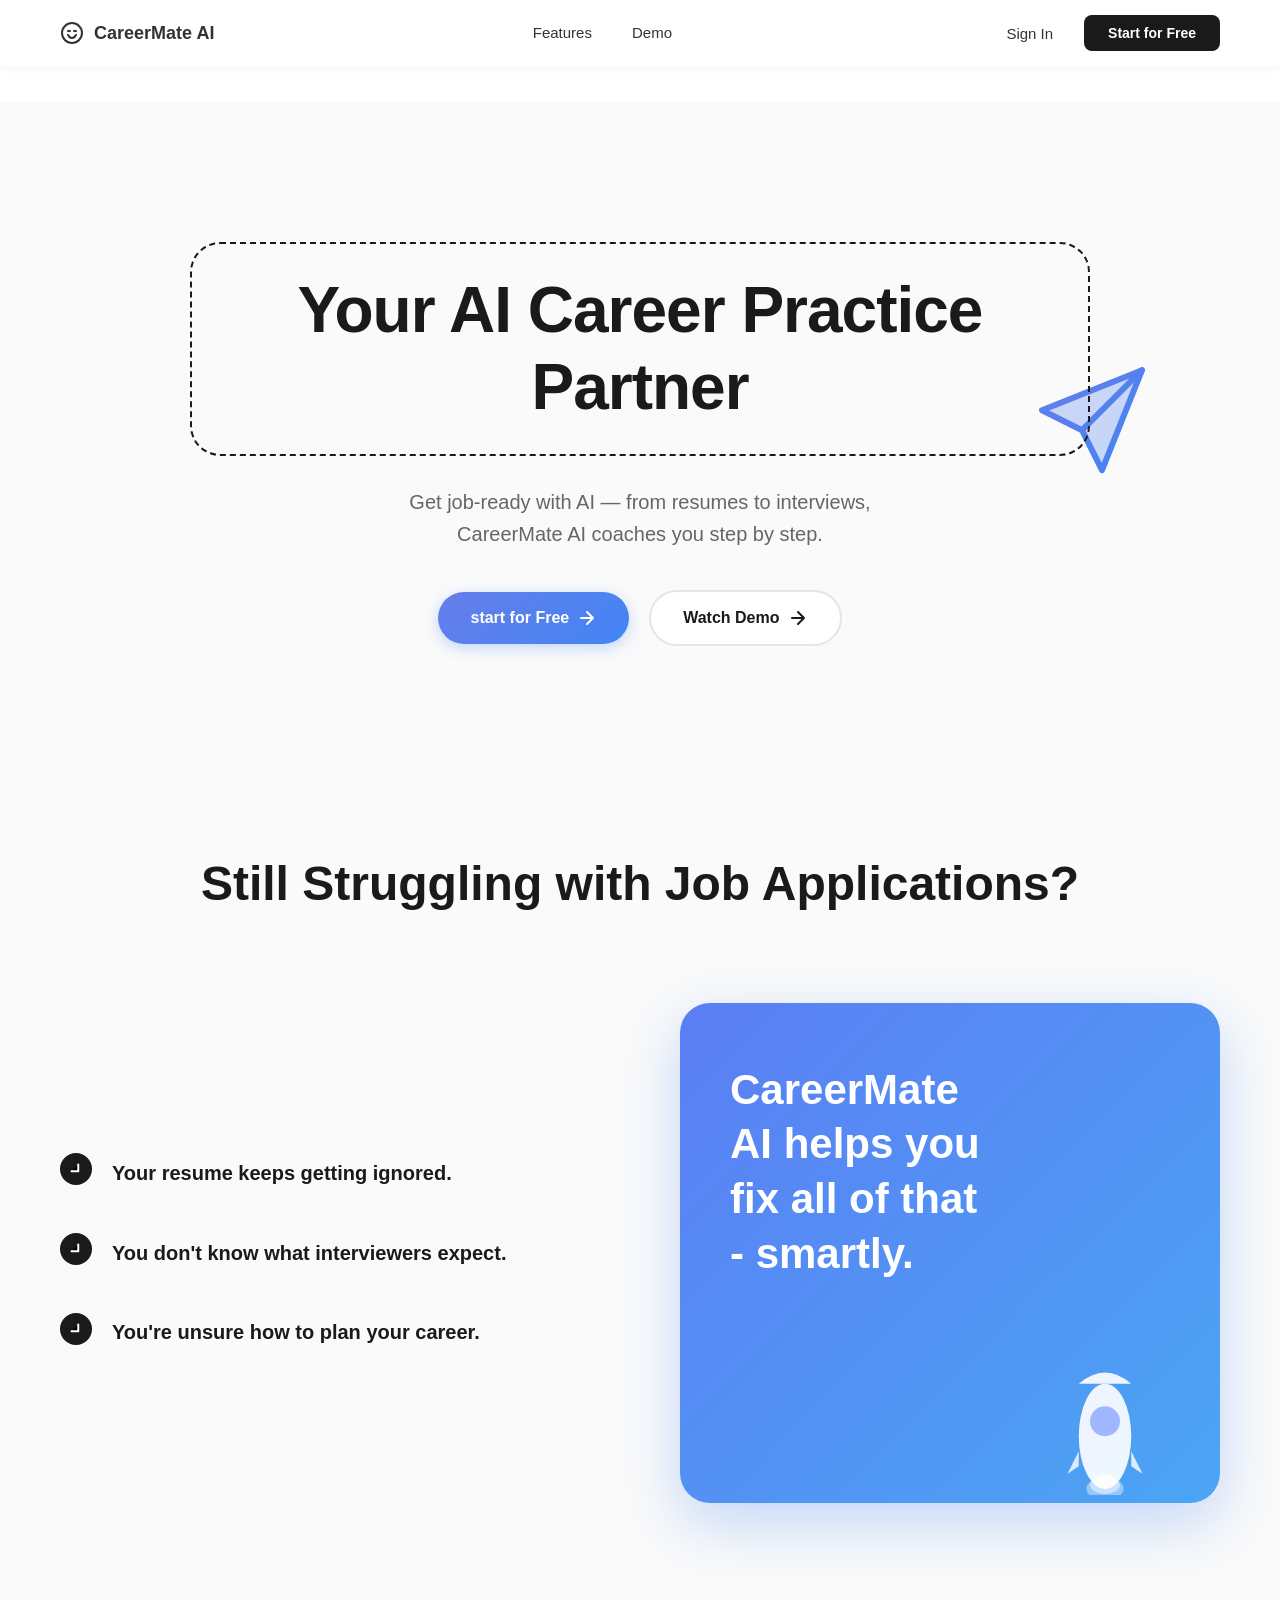
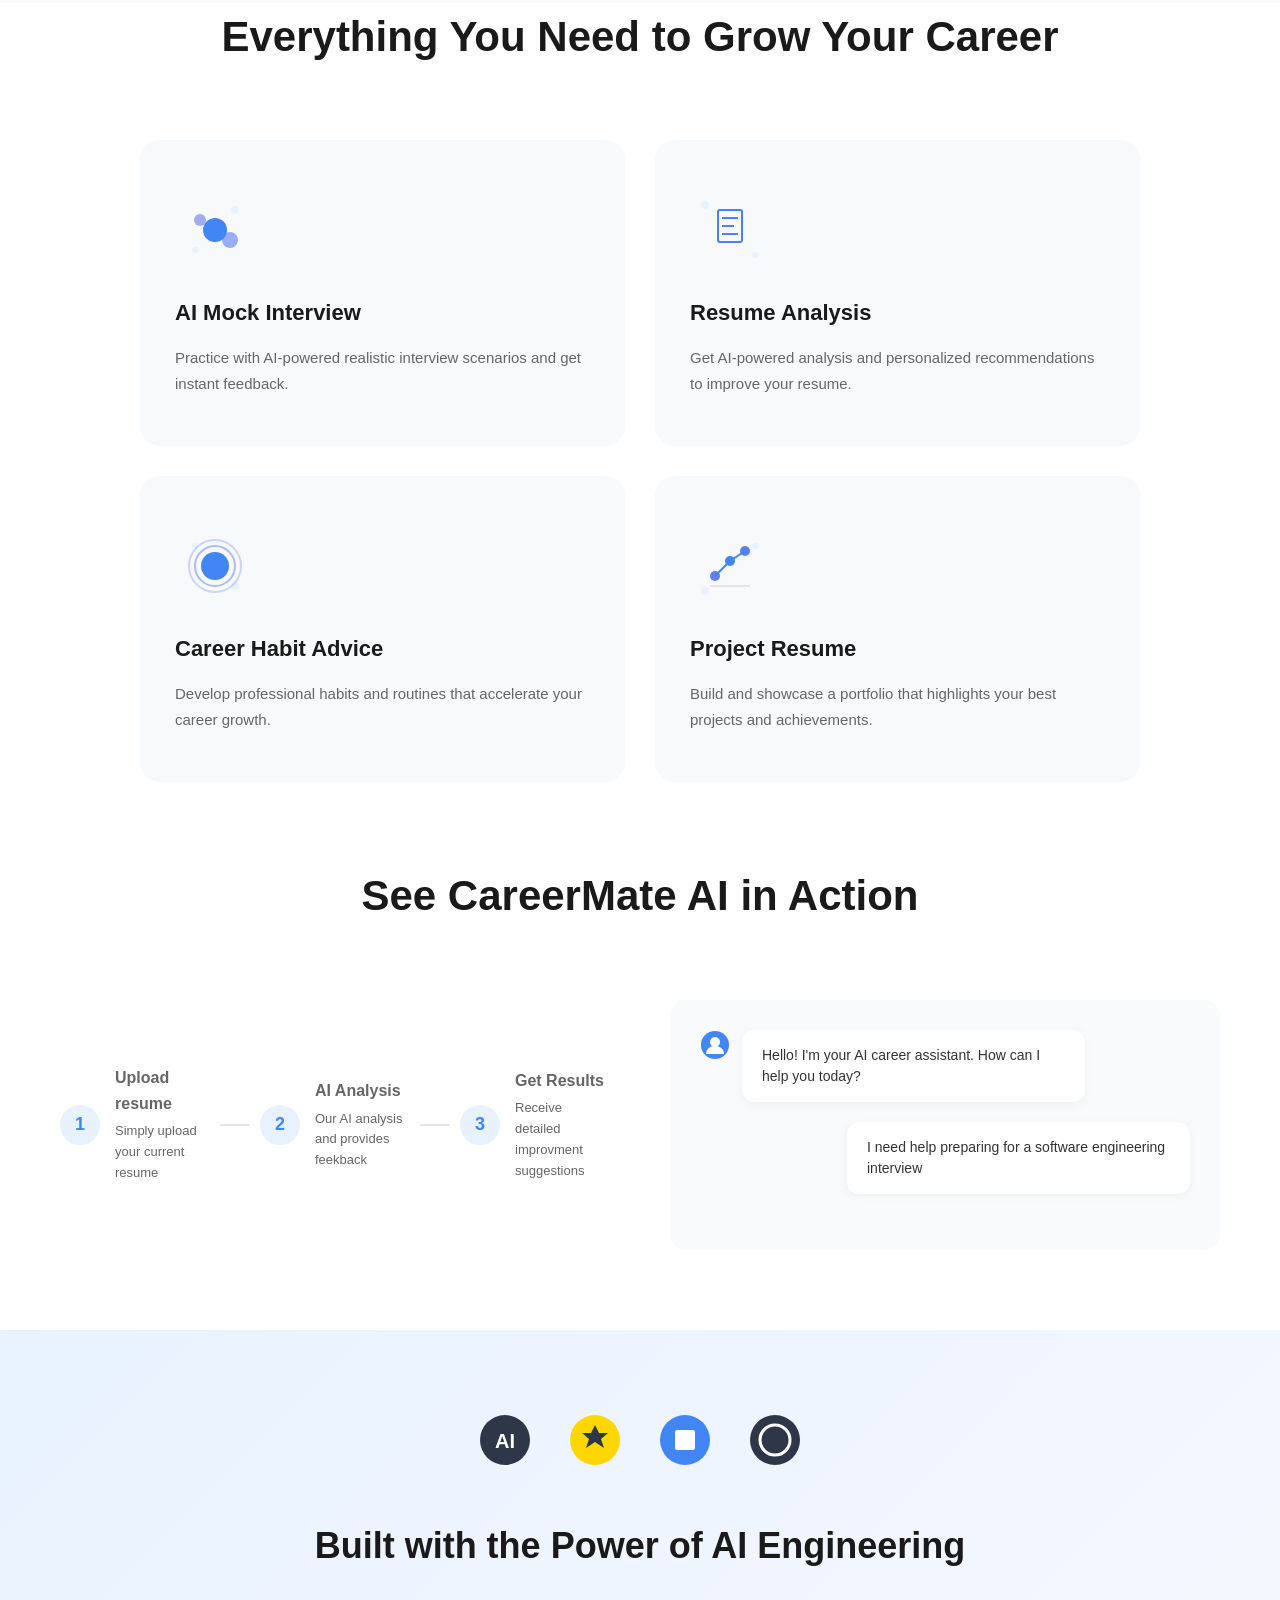
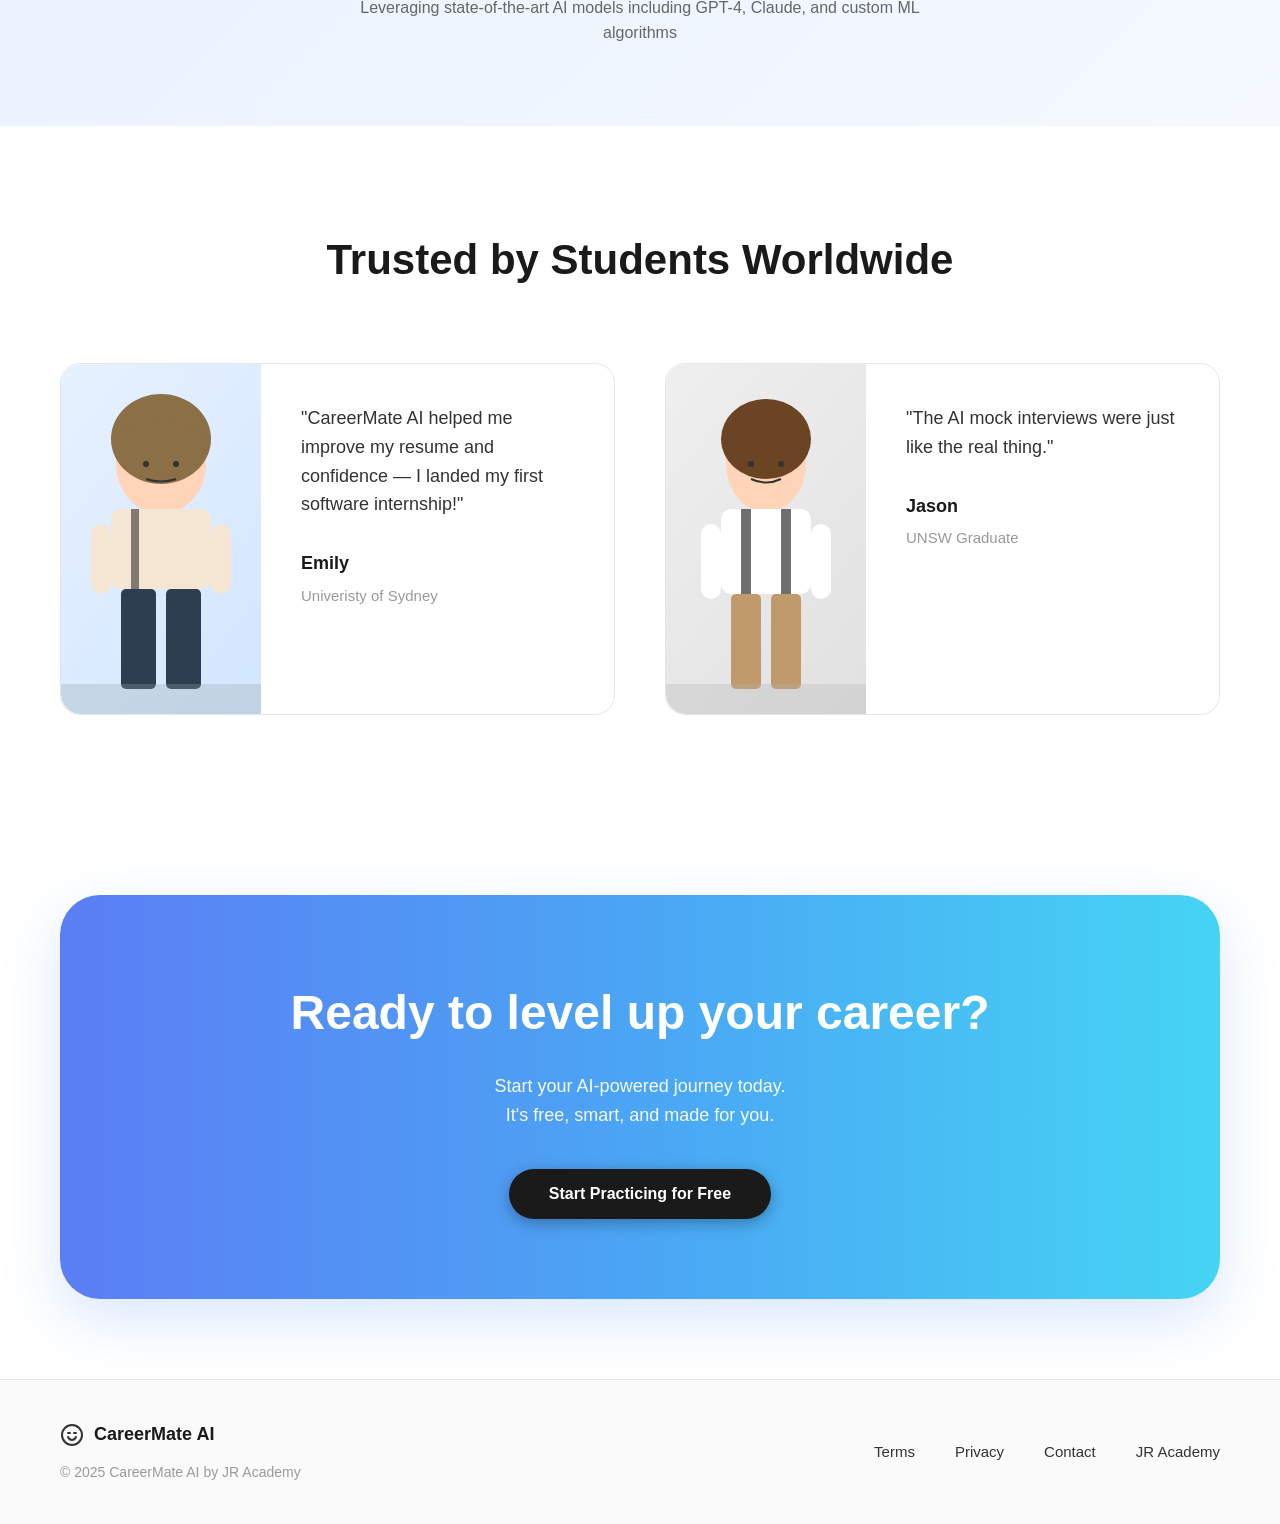
==== commit 9276c628: "new version from" ====
--- a/index.html
+++ b/index.html
@@ -1,3 +1,4 @@
+<!DOCTYPE html>
 <html lang="en">
 <head>
     <meta charset="UTF-8">
@@ -5,66 +6,62 @@
     <title>CareerMate AI - Your AI Career Practice Partner</title>
     <link rel="stylesheet" href="styles.css">
 </head>
+
 <body>
-    <!-- !---Header---- -->
+    <!-- Header -->
     <header class="header">
-       <div class="container">
-        <div class="logo">
-            <svg width="24" height="24" viewBox="0 0 24 24" fill="none">
-                <circle cx="12" cy="12" r="10" stroke="#333" stroke-width="2"/>
-                <path d="M8 10h2m4 0h2M8 14c1 2 3 3 4 3s3-1 4-3" stroke="#333" stroke-width="2" stroke-linecap="round"/>
-            </svg>
-            <span>
-                CareerMateAI
-            </span>
-        </div>
-        <nav class="nav">
-            <a href="#features">Features</a>
-            <a href="demo">Demo</a>
-        </nav> 
-        <div class="header-actions">
-            <button class="btn-signin">Sign In</button>
-            <button class="btn-start">Start for Free</button>
-        </div> 
-       </div> 
+        <div class="container">
+            <div class="logo">
+                <svg width="24" height="24" viewBox="0 0 24 24" fill="none">
+                    <circle cx="12" cy="12" r="10" stroke="#333" stroke-width="2"/>
+                    <path d="M8 10h2m4 0h2M8 14c1 2 3 3 4 3s3-1 4-3" stroke="#333" stroke-width="2" stroke-linecap="round"/>
+                </svg>
+                <span>CareerMate AI</span>
+            </div>
+            <nav class="nav">
+                <a href="#features">Features</a>
+                <a href="#demo">Demo</a>
+            </nav>
+            <div class="header-actions">
+                <button class="btn-signin">Sign In</button>
+                <button class="btn-start">Start for Free</button>
+            </div>
+        </div>
     </header>
     <br>
     <br>
     <br>
     <br>
-<!-- Hero section -->
-
-<section class="hero">
-    <div class="container">
-        <div class="hero-content">
-            <h1>Your AI Career Practice Partner</h1>
-            <p class="hero-subtitle">
-                Get job-ready with AI — from resumes to interviews,<br>
-                CareerMate AI coaches you step by step
-            </p>
-            <div class="hero-buttons">
-                <button class="btn-hero-primary">
-                    Start for Free
-                    <svg width="20" height="20" viewBox="0 0 20 20" fill="none">
+    <!-- Hero Section -->
+    <section class="hero">
+        <div class="container">
+            <div class="hero-content">
+                <h1>Your AI Career Practice Partner</h1>
+                <p class="hero-subtitle">
+                    Get job-ready with AI — from resumes to interviews,<br>
+                    CareerMate AI coaches you step by step.
+                </p>
+                <div class="hero-buttons">
+                    <button class="btn-hero-primary">
+                        start for Free
+                        <svg width="20" height="20" viewBox="0 0 20 20" fill="none">
                             <path d="M4 10h12m-6-6l6 6-6 6" stroke="currentColor" stroke-width="2" stroke-linecap="round" stroke-linejoin="round"/>
-                    </svg>
-                </button>
-                <button class="btn-hero-secondary">
-                    Watch Demo
-                    <svg width="20" height="20" viewBox="0 0 20 20" fill="none">
-                        <path d="M4 10h12m-6-6l6 6-6 6" stroke="currentColor" stroke-width="2" stroke-linecap="round" stroke-linejoin="round"/>
-                    </svg>
-                </button>
-
-            </div>
-        </div>
-
-    </div>
-
-    <div class="hero-icon">
-        <svg width="120" height="120" viewBox="0 0 120 120" fill="none">
+                        </svg>
+                    </button>
+                    <button class="btn-hero-secondary">
+                        Watch Demo
+                        <svg width="20" height="20" viewBox="0 0 20 20" fill="none">
+                            <path d="M4 10h12m-6-6l6 6-6 6" stroke="currentColor" stroke-width="2" stroke-linecap="round" stroke-linejoin="round"/>
+                        </svg>
+                    </button>
+                </div>
+            </div>
+        </div>
+
+        <div class="hero-icon">
+            <svg width="120" height="120" viewBox="0 0 120 120" fill="none">
                 <path d="M110 10L50 70M110 10L70 110L50 70M110 10L10 50L50 70" stroke="url(#gradient1)" stroke-width="6" stroke-linecap="round" stroke-linejoin="round" fill="url(#gradient2)"/>
-            <defs>
+                <defs>
                     <linearGradient id="gradient1" x1="10" y1="10" x2="110" y2="110" gradientUnits="userSpaceOnUse">
                         <stop stop-color="#667EEA"/>
                         <stop offset="1" stop-color="#4285F4"/>
@@ -73,86 +70,81 @@
                         <stop stop-color="#667EEA" stop-opacity="0.3"/>
                         <stop offset="1" stop-color="#4285F4" stop-opacity="0.3"/>
                     </linearGradient>
-            </defs>
-        </svg>
-    </div>
-
-</section>
-
-<!-- problem statement -->
-<section class="problem-section">
-    <div class="container">
-        <h2>Still Struggling with Job Applications?</h2>
-        <div class="problem-content">
-            <div class="problem-list">
-                <div class="problem-item">
-                    <div class="problem-icon">
-                        <svg width="40" height="40" viewBox="0 0 40 40">
+                </defs>
+            </svg>
+        </div>
+    </section>
+
+    <!-- Problem Statement -->
+    <section class="problem-section">
+        <div class="container">
+            <h2>Still Struggling with Job Applications?</h2>
+            <div class="problems-content">
+                <div class="problem-list">
+                    <div class="problem-item">
+                        <div class="problem-icon">
+                            <svg width="40" height="40" viewBox="0 0 40 40">
                                 <circle cx="20" cy="20" r="20" fill="#1a1a1a"/>
                                 <path d="M14 18l6 6 6-6" stroke="white" stroke-width="2.5" stroke-linecap="round" stroke-linejoin="round" transform="rotate(-45 20 20)"/>
-                        </svg>
-                    </div>
-                    <p>Your resume keeps getting ignored.</p>
-
-                </div>
-                <div class="problem-item">
-                    <div class="problem-icon">
-                        <svg width="40" height="40" viewBox="0 0 40 40">
+                            </svg>
+                            
+                        </div>
+                        <p>Your resume keeps getting ignored.</p>
+                    </div>
+                    <div class="problem-item">
+                        <div class="problem-icon">
+                            <svg width="40" height="40" viewBox="0 0 40 40">
                                 <circle cx="20" cy="20" r="20" fill="#1a1a1a"/>
                                 <path d="M14 18l6 6 6-6" stroke="white" stroke-width="2.5" stroke-linecap="round" stroke-linejoin="round" transform="rotate(-45 20 20)"/>
-                        </svg>
-                    </div>
-                    <p>You don't know what interviewers expect.</p>
-                </div>
-
-                <div class="problem-item">
-                    <div class="problem-icon">
-                        <svg width="40" height="40" viewBox="0 0 40 40">
+                            </svg>
+                            
+                        </div>
+                        <p>You don't know what interviewers expect.</p>
+                    </div>
+                    <div class="problem-item">
+                        <div class="problem-icon">
+                            <svg width="40" height="40" viewBox="0 0 40 40">
                                 <circle cx="20" cy="20" r="20" fill="#1a1a1a"/>
                                 <path d="M14 18l6 6 6-6" stroke="white" stroke-width="2.5" stroke-linecap="round" stroke-linejoin="round" transform="rotate(-45 20 20)"/>
-                        </svg>
-                    </div>
-                    <p>you're unsure how to plan your career.</p>
-                </div>
-                
-            </div>
-                    <div class="solution-card">
-            <div class="solution-content">
-                <h3>CareerMate<br> AI helps you<br> fix all of that <br> -smartly.</h3>
-            </div>
-            <div class="solution-rocket">
-                <svg width="200" height="250" viewBox="0 0 200 250">
-                        <!-- Rocket Body -->
-                        <ellipse cx="100" cy="180" rx="35" ry="70" fill="rgba(255,255,255,0.9)"/>
-                        <!-- Rocket Window -->
-                        <circle cx="100" cy="160" r="20" fill="#6B8EFF" opacity="0.6"/>
-                        <!-- Rocket Nose -->
-                        <path d="M 65 110 Q 100 80 135 110" fill="rgba(255,255,255,0.9)"/>
-                        <!-- Rocket Fins -->
-                        <path d="M 65 200 L 50 230 L 65 220 Z" fill="rgba(255,255,255,0.8)"/>
-                        <path d="M 135 200 L 150 230 L 135 220 Z" fill="rgba(255,255,255,0.8)"/>
-                        <!-- Rocket Fire -->
-                        <ellipse cx="100" cy="250" rx="25" ry="15" fill="rgba(255,255,255,0.4)"/>
-                        <ellipse cx="100" cy="245" rx="20" ry="12" fill="rgba(255,255,255,0.5)"/>
-                        <ellipse cx="100" cy="240" rx="15" ry="10" fill="rgba(255,255,255,0.6)"/>
-                </svg>
-            </div>
-        </div>
-        </div>
-
-
-    </div>
-
-</section>
-
-<!-- feature section -->
-<section id="features" class="features-section">
-    <div class="container">
-        <h2>Everything you Need to Grow Your Career</h2>
-        <div class="feature-grid">
-            <div class="feature-card">
-                <div class="feature-icon">
-                    <svg width="80" height="80" viewBox="0 0 80 80">
+                            </svg>
+                        </div>
+                        <p>You're unsure how to plan your career.</p>
+                    </div>
+                </div>
+                <div class="solution-card">
+                    <div class="solution-content">
+                        <h3>CareerMate<br>AI helps you<br>fix all of that<br>- smartly.</h3>
+                    </div>
+                    <div class="solution-rocket">
+                        <svg width="200" height="250" viewBox="0 0 200 250">
+                            <!-- Rocket Body -->
+                            <ellipse cx="100" cy="180" rx="35" ry="70" fill="rgba(255,255,255,0.9)"/>
+                            <!-- Rocket Window -->
+                            <circle cx="100" cy="160" r="20" fill="#6B8EFF" opacity="0.6"/>
+                            <!-- Rocket Nose -->
+                            <path d="M 65 110 Q 100 80 135 110" fill="rgba(255,255,255,0.9)"/>
+                            <!-- Rocket Fins -->
+                            <path d="M 65 200 L 50 230 L 65 220 Z" fill="rgba(255,255,255,0.8)"/>
+                            <path d="M 135 200 L 150 230 L 135 220 Z" fill="rgba(255,255,255,0.8)"/>
+                            <!-- Rocket Fire -->
+                            <ellipse cx="100" cy="250" rx="25" ry="15" fill="rgba(255,255,255,0.4)"/>
+                            <ellipse cx="100" cy="245" rx="20" ry="12" fill="rgba(255,255,255,0.5)"/>
+                            <ellipse cx="100" cy="240" rx="15" ry="10" fill="rgba(255,255,255,0.6)"/>
+                        </svg>
+                    </div>
+                </div>
+            </div>
+        </div>
+    </section>
+
+    <!-- Feature Section -->
+    <section id="features" class="features-section">
+        <div class="container">
+            <h2>Everything You Need to Grow Your Career</h2>
+            <div class="features-grid">
+                <div class="feature-card">
+                    <div class="feature-icon">
+                        <svg width="80" height="80" viewBox="0 0 80 80">
                             <!-- Decorative circles -->
                             <circle cx="60" cy="20" r="4" fill="#E8F2FF"/>
                             <circle cx="20" cy="60" r="3" fill="#E8F2FF"/>
@@ -160,14 +152,14 @@
                             <circle cx="40" cy="40" r="12" fill="#4285F4"/>
                             <circle cx="25" cy="30" r="6" fill="#667EEA" opacity="0.6"/>
                             <circle cx="55" cy="50" r="8" fill="#5B7EF4" opacity="0.6"/>
-                    </svg>
-                </div>
-                <h3>AI Mock Interview</h3>
-                <p>Practice with AI-powered realistic interview scenarios and get instant feedback.</p>
-            </div>
-            <div class="feature-card">
-                <div class="feature-icon">
-                    <svg width="80" height="80" viewBox="0 0 80 80">
+                        </svg>
+                    </div>
+                    <h3>AI Mock Interview</h3>
+                    <p>Practice with AI-powered realistic interview scenarios and get instant feedback.</p>
+                </div>
+                <div class="feature-card">
+                    <div class="feature-icon">
+                        <svg width="80" height="80" viewBox="0 0 80 80">
                             <!-- Decorative circles -->
                             <circle cx="15" cy="15" r="4" fill="#E8F2FF"/>
                             <circle cx="65" cy="65" r="3" fill="#E8F2FF"/>
@@ -176,29 +168,29 @@
                             <line x1="32" y1="28" x2="48" y2="28" stroke="#4285F4" stroke-width="2"/>
                             <line x1="32" y1="36" x2="44" y2="36" stroke="#4285F4" stroke-width="2"/>
                             <line x1="32" y1="44" x2="48" y2="44" stroke="#4285F4" stroke-width="2"/>
-                    </svg>
-                </div>
-                <h3>Resume Analysis</h3>
-                <p>Get AI-powered analysis and personalized recommendations to improve your resume.</p>
-            </div>
-            <div class="feature-card">
-                <div class="feature-icon">
-                    <svg width="80" height="80" viewBox="0 0 80 80">
-                        <!-- Decorative elements -->
-                        <circle cx="20" cy="20" r="3" fill="#E8F2FF"/>
-                        <circle cx="60" cy="60" r="4" fill="#E8F2FF"/>
-                        <!-- Center circle with rings -->
-                        <circle cx="40" cy="40" r="14" fill="#4285F4"/>
-                        <circle cx="40" cy="40" r="20" fill="none" stroke="#667EEA" stroke-width="2" opacity="0.5"/>
-                        <circle cx="40" cy="40" r="26" fill="none" stroke="#5B7EF4" stroke-width="2" opacity="0.3"/>
-                    </svg>
-                </div>
-                <h3>Career Habit Advice</h3>
-                <p>Develop professional habits and routines that accelerate your career growth.</p>
-            </div>
-            <div class="feature-card">
-                <div class="feature-icon">
-                    <svg width="80" height="80" viewBox="0 0 80 80">
+                        </svg>
+                    </div>
+                    <h3>Resume Analysis</h3>
+                    <p>Get AI-powered analysis and personalized recommendations to improve your resume.</p>
+                </div>
+                <div class="feature-card">
+                    <div class="feature-icon">
+                        <svg width="80" height="80" viewBox="0 0 80 80">
+                            <!-- Decorative elements -->
+                            <circle cx="20" cy="20" r="3" fill="#E8F2FF"/>
+                            <circle cx="60" cy="60" r="4" fill="#E8F2FF"/>
+                            <!-- Center circle with rings -->
+                            <circle cx="40" cy="40" r="14" fill="#4285F4"/>
+                            <circle cx="40" cy="40" r="20" fill="none" stroke="#667EEA" stroke-width="2" opacity="0.5"/>
+                            <circle cx="40" cy="40" r="26" fill="none" stroke="#5B7EF4" stroke-width="2" opacity="0.3"/>
+                        </svg>
+                    </div>
+                    <h3>Career Habit Advice</h3>
+                    <p>Develop professional habits and routines that accelerate your career growth.</p>
+                </div>
+                <div class="feature-card">
+                    <div class="feature-icon">
+                        <svg width="80" height="80" viewBox="0 0 80 80">
                             <!-- Decorative circles -->
                             <circle cx="65" cy="20" r="3" fill="#E8F2FF"/>
                             <circle cx="15" cy="65" r="4" fill="#E8F2FF"/>
@@ -209,129 +201,156 @@
                             <line x1="25" y1="50" x2="40" y2="35" stroke="#4285F4" stroke-width="2"/>
                             <line x1="40" y1="35" x2="55" y2="25" stroke="#4285F4" stroke-width="2"/>
                             <line x1="20" y1="60" x2="60" y2="60" stroke="#E5E5E5" stroke-width="2"/>
+                        </svg>
+                    </div>
+                    <h3>Project Resume</h3>
+                    <p>Build and showcase a portfolio that highlights your best projects and achievements.</p>
+                </div>
+            </div>
+        </div>
+    </section>
+
+    <!-- Demo Section -->
+     <section id="demo" class="demo-section">
+        <div class="container">
+            <h2>See CareerMate AI in Action</h2>
+            <div class="demo-content">
+                <div class="demo-steps">
+                    <div class="demo-step">
+                        <div class="step-number">1</div>
+                        <div class="step-content">
+                            <h4>Upload resume</h4>
+                            <p>Simply upload your current resume</p>
+                        </div>
+                    </div>
+                    <div class="demo-connector"></div>
+                    <div class="demo-step">
+                        <div class="step-number">2</div>
+                        <div class="step-content">
+                            <h4>AI Analysis</h4>
+                            <p>Our AI analysis and provides feekback</p>
+                        </div>
+                    </div>
+                    <div class="demo-connector"></div>
+                    <div class="demo-step">
+                        <div class="step-number">3</div>
+                        <div class="step-content">
+                            <h4>Get Results</h4>
+                            <p>Receive detailed improvment suggestions</p>
+                        </div>
+                    </div>
+                </div>
+
+                <div class="demo-chat">
+                    <div class="chat-message">
+                        <div class="chat-avatar">
+                            <svg width="30" height="30" viewBox="0 0 30 30">
+                                <circle cx="15" cy="15" r="14" fill="#4285F4"/>
+                                <circle cx="15" cy="12" r="5" fill="white"/>
+                                <path d="M6 24c0-5 4-8 9-8s9 3 9 8" fill="white"/>
+                            </svg>
+                        </div>
+                        <div class="chat-bubble">
+                            Hello! I'm your AI career assistant. How can I help you today?
+                        </div>
+                    </div>
+                    <div class="chat-message user">
+                        <div class="chat-bubble">
+                            I need help preparing for a software engineering interview
+                        </div>
+                    </div>
+                </div>
+            </div>
+        </div>  
+     </section>
+
+     <!-- Technology Section -->
+    <section class="tech-section">
+        <div class="container">
+            <div class="tech-icons">
+                <div class="tech-icon">
+                    <svg width="60" height="60" viewBox="0 0 60 60">
+                        <circle cx="30" cy="30" r="25" fill="#2D3748"/>
+                        <text x="30" y="38" text-anchor="middle" fill="white" font-size="20" font-weight="bold">AI</text>
                     </svg>
                 </div>
-                <h3>Project Resume</h3>
-                <p>Build and showcase a portfolio that highlights your best projects and achievements.</p>
-            </div>
-        </div>
-
-    </div>
-
-</section>
-
-
-
-<!-- Demo section -->
-<section id="demo" class="demo-section">
-    <div class="container">
-        <h2>See CareerMate AI in Action</h2>
-        <div class="demo-content">
-            <div class="demo-steps">
-                <div class="demo-step">
-                    <div class="step-number">1</div>
-                    <div class="step-content">
-                        <h4>Upload resume</h4>
-                        <p>Simply upload your current resume</p>
-                    </div>                                      
-                </div>
-                <div class="demo-connector"></div>
-                <div class="demo-step">
-                    <div class="step-number">2</div>
-                    <div class="step-content">
-                        <h4>AI Analysis</h4>
-                        <p>Our AI analysis and provides feedback</p>
-                    </div>                                      
-                </div>
-                <div class="demo-connector"></div>
-
-                <div class="demo-step">
-                    <div class="step-number">3</div>
-                    <div class="step-content">
-                        <h4>Get Results</h4>
-                        <p>Receive detailed improvement suggestions</p>
-                    </div>                                      
-                </div>
-                <div class="demo-connector"></div>
-            </div>
-
-            
-            <div class="demo-chat">
-                <div class="chat-message">
-                    <div class="chat-avatar">
-                        <svg width="30" height="30" viewBox="0 0 30 30">
-                            <circle cx="15" cy="15" r="14" fill="#4285F4"/>
-                            <circle cx="15" cy="12" r="5" fill="white"/>
-                            <path d="M6 24c0-5 4-8 9-8s9 3 9 8" fill="white"/>
-                        </svg>
-                    </div>
-                    <div class="chat-bubble">
-                        Hello! I'm your AI career assistant. How can I help you today?
-                    </div>
-                </div>
-                <div class="chat-message user">
-                    <div class="chat-bubble">
-                        I need help preparing for a software engineering interview
-                    </div>
-                </div>
-            </div>
-    </div>
-</section>
-
-<!-- Testimonial Section -->
-
-<section class="testimonials-section">
-    <div class="container">
-        <h2>Trusted by Students Worldwide</h2>
-        <div class="testimonials-grid">
-            <div class="testimonials-card">
-                <div class="testimonials-image">
-                    <svg width="280" height="350" viewBox="0 0 280 350" preserveAspectRatio="xMidYMid slice">
-                        <!-- Background gradient -->
-                        <defs>
-                            <linearGradient id="bg1" x1="0%" y1="0%" x2="100%" y2="100%">
-                                <stop offset="0%" style="stop-color:#E8F2FF;stop-opacity:1" />
-                                <stop offset="100%" style="stop-color:#D0E5FF;stop-opacity:1" />
-                            </linearGradient>
-                        </defs>
-                        <rect width="280" height="350" fill="url(#bg1)"/>
-                        <!-- Person -->
-                        <!-- Head -->
-                        <ellipse cx="140" cy="100" rx="45" ry="50" fill="#FFD4B8"/>
-                        <!-- Hair -->
-                        <ellipse cx="140" cy="75" rx="50" ry="45" fill="#8B6F47"/>
-                        <path d="M 90 80 Q 100 60, 140 55 Q 180 60, 190 80" fill="#8B6F47"/>
-                        <!-- Eyes -->
-                        <circle cx="125" cy="100" r="3" fill="#333"/>
-                        <circle cx="155" cy="100" r="3" fill="#333"/>
-                        <!-- Smile -->
-                        <path d="M 125 115 Q 140 120 155 115" stroke="#333" stroke-width="2" fill="none"/>
-                        <!-- Body -->
-                        <!-- Sweater -->
-                        <rect x="90" y="145" width="100" height="80" rx="10" fill="#F5E6D3"/>
-                        <!-- Arms -->
-                        <rect x="70" y="160" width="20" height="70" rx="10" fill="#F5E6D3"/>
-                        <rect x="190" y="160" width="20" height="70" rx="10" fill="#F5E6D3"/>
-                        <!-- Bag strap -->
-                        <rect x="110" y="145" width="8" height="120" fill="#333" opacity="0.6"/>
-                        <!-- Pants -->
-                        <rect x="100" y="225" width="35" height="100" rx="5" fill="#2C3E50"/>
-                        <rect x="145" y="225" width="35" height="100" rx="5" fill="#2C3E50"/>
-                        <!-- Street elements -->
-                        <rect x="0" y="320" width="280" height="30" fill="#95A5A6" opacity="0.3"/>
+                <div class="tech-icon">
+                    <svg width="60" height="60" viewBox="0 0 60 60">
+                        <circle cx="30" cy="30" r="25" fill="#FFD700"/>
+                        <path d="M30 15l4 8h9l-7 6 3 9-9-6-9 6 3-9-7-6h9z" fill="#2D3748"/>
                     </svg>
                 </div>
-                <div class="testimonials-content"> 
-                    <p>"CareerMate AI helped me improve my resume and confidence — I landed my first software internship!"</p>
-                    <div class="testimonials-author">
-                        <strong>Emily</strong>
-                        <span>University of Sydney</span>
-                    </div>
-                </div>
-            </div>
-            <div class="testimonials-card">
-                <div class="testimonials-image">
-                    <svg width="280" height="350" viewBox="0 0 280 350" preserveAspectRatio="xMidYMid slice">
+                <div class="tech-icon">
+                    <svg width="60" height="60" viewBox="0 0 60 60">
+                        <circle cx="30" cy="30" r="25" fill="#4285F4"/>
+                        <rect x="20" y="20" width="20" height="20" rx="2" fill="white"/>
+                    </svg>
+                </div>
+                <div class="tech-icon">
+                    <svg width="60" height="60" viewBox="0 0 60 60">
+                        <circle cx="30" cy="30" r="25" fill="#2D3748"/>
+                        <circle cx="30" cy="30" r="15" fill="transparent" stroke="white" stroke-width="3"/>
+                    </svg>
+                </div>
+            </div>
+            <h2>Built with the Power of AI Engineering</h2>
+            <p class="tech-subtitle">Leveraging state-of-the-art AI models including GPT-4, Claude, and custom ML algorithms</p>
+        </div>
+    </section>
+    
+     <!-- Testimonials Section -->
+     <section class="testimonials-section">
+        <div class="container">
+            <h2>Trusted by Students Worldwide</h2>
+            <div class="testimonials-grid">
+                <div class="testimonial-card">
+                    <div class="testimonial-image">
+                        <svg width="280" height="350" viewBox="0 0 280 350" preserveAspectRatio="xMidYMid slice">
+                            <!-- Background gradient -->
+                            <defs>
+                                <linearGradient id="bg1" x1="0%" y1="0%" x2="100%" y2="100%">
+                                    <stop offset="0%" style="stop-color:#E8F2FF;stop-opacity:1" />
+                                    <stop offset="100%" style="stop-color:#D0E5FF;stop-opacity:1" />
+                                </linearGradient>
+                            </defs>
+                            <rect width="280" height="350" fill="url(#bg1)"/>
+                            <!-- Person -->
+                            <!-- Head -->
+                            <ellipse cx="140" cy="100" rx="45" ry="50" fill="#FFD4B8"/>
+                            <!-- Hair -->
+                            <ellipse cx="140" cy="75" rx="50" ry="45" fill="#8B6F47"/>
+                            <path d="M 90 80 Q 100 60, 140 55 Q 180 60, 190 80" fill="#8B6F47"/>
+                            <!-- Eyes -->
+                            <circle cx="125" cy="100" r="3" fill="#333"/>
+                            <circle cx="155" cy="100" r="3" fill="#333"/>
+                            <!-- Smile -->
+                            <path d="M 125 115 Q 140 120 155 115" stroke="#333" stroke-width="2" fill="none"/>
+                            <!-- Body -->
+                            <!-- Sweater -->
+                            <rect x="90" y="145" width="100" height="80" rx="10" fill="#F5E6D3"/>
+                            <!-- Arms -->
+                            <rect x="70" y="160" width="20" height="70" rx="10" fill="#F5E6D3"/>
+                            <rect x="190" y="160" width="20" height="70" rx="10" fill="#F5E6D3"/>
+                            <!-- Bag strap -->
+                            <rect x="110" y="145" width="8" height="120" fill="#333" opacity="0.6"/>
+                            <!-- Pants -->
+                            <rect x="100" y="225" width="35" height="100" rx="5" fill="#2C3E50"/>
+                            <rect x="145" y="225" width="35" height="100" rx="5" fill="#2C3E50"/>
+                            <!-- Street elements -->
+                            <rect x="0" y="320" width="280" height="30" fill="#95A5A6" opacity="0.3"/>
+                        </svg>
+                    </div>
+                    <div class="testimonial-content">
+                        <p>"CareerMate AI helped me improve my resume and confidence — I landed my first software internship!"</p>
+                        <div class="testimonial-author">
+                            <strong>Emily</strong>
+                            <span>Univeristy of Sydney</span>
+                        </div>
+                    </div>
+                </div>
+                <div class="testimonial-card">
+                    <div class="testimonial-image">
+                        <svg width="280" height="350" viewBox="0 0 280 350" preserveAspectRatio="xMidYMid slice">
                             <!-- Background gradient -->
                             <defs>
                                 <linearGradient id="bg2" x1="0%" y1="0%" x2="100%" y2="100%">
@@ -370,56 +389,59 @@
                             
                             <!-- Ground -->
                             <rect x="0" y="320" width="280" height="30" fill="#B0B0B0" opacity="0.3"/>
-                    </svg>
-                </div>
-                <div class="testimonials-content"> 
-                    <p>"The AI mock interviews were just like the real thing."</p>
-                    <div class="testimonials-author">
-                        <strong>Jason</strong>
-                        <span>UNSW Graduate</span>
-                    </div>
-                </div>
-            </div>
-
-        </div>
-
-    </div>
-</section>
-
-
-
-
-
-<!-- footer section -->
-<footer class="footer">
-    <div class="container">
-        <div class="footer-content">
-            <div class="footer-left">
-                <div class="logo">
+                        </svg>
+                    </div>
+                    <div class="testimonial-content">
+                        <p>"The AI mock interviews were just like the real thing."</p>
+                        <div class="testimonial-author">
+                            <strong>Jason</strong>
+                            <span>UNSW Graduate</span>
+                        </div>
+                    </div>
+                </div>
+            </div>
+
+        </div>
+
+     </section>
+
+    <!-- CTA Section -->
+    <section class="cta-section">
+        <div class="container">
+            <div class="cta-card">
+                <div class="cta-content">
+                    <h2>Ready to level up your career?</h2>
+                    <p>Start your AI-powered journey today.<br>It's free, smart, and made for you.</p>
+                    <button class="btn-cta">Start Practicing for Free</button>
+                </div>
+            </div>
+        </div>
+    </section>
+    
+    <!-- Footer -->
+    <footer class="footer">
+        <div class="container">
+            <div class="footer-content">
+                <div class="footer-left">
+                    <div class="logo">
                         <svg width="24" height="24" viewBox="0 0 24 24" fill="none">
                             <circle cx="12" cy="12" r="10" stroke="#333" stroke-width="2"/>
                             <path d="M8 10h2m4 0h2M8 14c1 2 3 3 4 3s3-1 4-3" stroke="#333" stroke-width="2" stroke-linecap="round"/>
                         </svg>
-                
-                    <span>CareerMate AI</span>
-                </div>
-                <p class="footer-copyright">
-                    © 2025 CareerMate AI by JR Academy
-                </p>
-        </div>
-            <div class="footer-links">
-                <a href="#">Terms</a>
-                <a href="#">Privacy</a>
-                <a href="#">Contact</a>
-                <a href="#">JR Academy</a>
-            </div>
-        </div>
-    </div>
-
-</footer>
-
-
-
-    <script src="script.js"></script>   
+                        <span>CareerMate AI</span>
+                    </div>
+                    <p class="footer-copyright">© 2025 CareerMate AI by JR Academy</p>
+                </div>
+                <div class="footer-links">
+                    <a href="#terms">Terms</a>
+                    <a href="#privacy">Privacy</a>
+                    <a href="#contact">Contact</a>
+                    <a href="#jr-academy">JR Academy</a>
+                </div>
+            </div>
+        </div>
+    </footer>
+
+    <script src="script.js"></script>
 </body>
 </html>
--- a/styles.css
+++ b/styles.css
@@ -15,43 +15,46 @@
     --gap-4-l3: 12px;
     --gap-4-l2: 8px;
 }
-/* clean the default box */
 
 * {
     margin: 0;
     padding: 0;
     box-sizing: border-box;
-} 
+}
+
 body {
     font-family: -apple-system, BlinkMacSystemFont, 'Segoe UI', 'Roboto', 'Oxygen', 'Ubuntu', 'Cantarell', sans-serif;
     line-height: 1.6;
     color: var(--primary-grey);
     overflow-x: hidden;
 }
+
 .container {
     max-width: var(--container-max-width);
     margin: 0 auto;
     padding: 0 20px;
 }
+
 /* Header */
 .header {
     position: fixed;
     top: 0;
+    left: 0;
     right: 0;
-    left: 0;
     background: rgba(255, 255, 255, 0.98);
     backdrop-filter: blur(10px);
-    box-shadow: 0 2px 10px rgba(0,0,0,0.05);
+    box-shadow: 0 2px 10px rgba(0, 0, 0, 0.05);
     z-index: 1000;
     padding: 15px 0;
-
-}
+}
+
 .header .container {
     display: flex;
     align-items: center;
     justify-content: space-between;
     gap: 40px;
 }
+
 .logo {
     display: flex;
     align-items: center;
@@ -61,12 +64,14 @@
     color: var(--primary-grey);
     flex-shrink: 0;
 }
+
 .nav {
     display: flex;
     gap: 40px;
     flex: 1;
     justify-content: center;
 }
+
 .nav a {
     text-decoration: none;
     color: var(--primary-grey);
@@ -85,6 +90,7 @@
     gap: 15px;
     flex-shrink: 0;
 }
+
 .btn-signin {
     background: none;
     border: none;
@@ -92,12 +98,14 @@
     font-weight: 500;
     font-size: 15px;
     cursor: pointer;
+    padding: 8px 16px;
     transition: color 0.3s;
-    padding: 8px 16px;
-}
+}
+
 .btn-signin:hover {
     color: #4285F4;
 }
+
 .btn-start {
     background: #1a1a1a;
     color: white;
@@ -111,13 +119,10 @@
 }
 
 .btn-start:hover {
+    background: var(--primary-grey);
     transform: translateY(-2px);
-    background: var(--primary-grey);
     box-shadow: 0 4px 12px rgba(0, 0, 0, 0.2);
-
-}
-
-
+}
 
 /* Buttons */
 .btn-primary {
@@ -160,22 +165,22 @@
     font-size: 16px;
 }
 
-/* hero section  */
-
+/* Hero Section */
 .hero {
     background: #FAFAFA;
     padding: 140px 0 100px;
     position: relative;
     overflow: visible;
-
-}
+}
+
 .hero .container {
     position: relative;
 }
+
 .hero-content {
     text-align: center;
+    max-width: 900px;
     margin: 0 auto;
-    max-width: 900px;
     position: relative;
     z-index: 2;
 }
@@ -191,6 +196,7 @@
     display: inline-block;
     padding: 30px 50px;
 }
+
 .hero h1::before {
     content: '';
     position: absolute;
@@ -209,40 +215,29 @@
     line-height: 1.6;
     font-weight: 400;
 }
+
 .hero-buttons {
+    display: flex;
     gap: 20px;
-    display: flex;
     justify-content: center;
     align-items: center;
-
-}
+}
+
+.hero-icon {
+    position: absolute;
+    top: 50%;
+    right: 10%;
+    transform: translateY(-50%);
+    z-index: 1;
+    animation: float 3s ease-in-out infinite;
+}
+
 .btn-hero-primary {
+    background: linear-gradient(135deg, #667EEA 0%, #4285F4 100%);
     color: white;
-    background: linear-gradient(135deg, #667EEA 0%, #4285F4 100%); ;
+    border: none;
+    padding: 16px 32px;
     border-radius: 50px;
-    border: none;
-    font-weight: 600;
-    font-size: 16px;
-    padding: 16px 32px;
-    cursor: pointer;
-    transition: all 0.3s;
-    display: flex;
-    align-items: center;
-    gap: 8px;
-    box-shadow: 0 4px 15px rgba(66, 133, 244, 0.3);
-
-}
-.btn-hero-primary:hover {
-    transform: translateY(-2px);
-    box-shadow: 0 6px 20px rgba(66, 134, 244, 0.4);
-
-}
-.btn-hero-secondary {
-    background: white;
-    color: #1a1a1a;
-    border-radius: 50px;
-    border: 2px solid #E5E5E5;
-    padding: 16px 32px;
     font-weight: 600;
     font-size: 16px;
     cursor: pointer;
@@ -250,27 +245,42 @@
     display: flex;
     align-items: center;
     gap: 8px;
-
-}
+    box-shadow: 0 4px 15px rgba(66, 133, 244, 0.3);
+}
+
+.btn-hero-primary:hover {
+    transform: translateY(-2px);
+    box-shadow: 0 6px 20px rgba(66, 134, 244, 0.4);
+}
+
+.btn-hero-secondary {
+    background: white;
+    color: #1a1a1a;
+    border: 2px solid #E5E5E5;
+    padding: 16px 32px;
+    border-radius: 50px;
+    font-weight: 600;
+    font-size: 16px;
+    cursor: pointer;
+    transition: all 0.3s;
+    display: flex;
+    align-items: center;
+    gap: 8px;
+}
+
 .btn-hero-secondary:hover {
     border-color: #4285F4;
     color: #4285F4;
     transform: translateY(-2px);
     box-shadow: 0 4px 15px rgba(0,0,0,0.1);
 }
-.hero-icon {
-    position: absolute; 
-    top: 50%;
-    right: 10%;
-    transform: translateY(-50%);
-    z-index: 1;
-    animation: float 3s ease-in-out infinite;
-}
-/* problem statement */
+
+/* Problem Statement */
 .problem-section {
     padding: 100px 0;
     background: #FAFAFA;
 }
+
 .problem-section h2 {
     text-align: center;
     font-size: 48px;
@@ -278,22 +288,26 @@
     margin-bottom: 80px;
     color: #1a1a1a;
 }
-.problem-content {
+
+.problems-content {
     display: grid;
     grid-template-columns: 1fr 1fr;
     gap: 80px;
     align-items: center;
 }
+
 .problem-list {
     display: flex;
     flex-direction: column;
     gap: 40px;
 }
+
 .problem-item {
     display: flex;
     align-items: center;
     gap: 20px;
 }
+
 .problem-icon {
     flex-shrink: 0;
 }
@@ -304,11 +318,12 @@
     font-weight: 600;
     margin: 0;
 }
+
 .problem-item svg {
     width: 32px;
     height: 32px;
 }
-/* problem-rocket part */
+
 .solution-content {
     position: relative;
     z-index: 2;
@@ -321,17 +336,16 @@
     font-weight: 800;
     margin: 0;
     line-height: 1.3;
-
 }
 
 .solution-rocket {
+    position: absolute;
     right: 40px;
-    position: absolute;
     bottom: 0;
     z-index: 1;
     animation: rocketFloat 3s ease-in-out infinite;
-
-}
+}
+
 @keyframes rocketFloat {
     0%, 100% {
         transform: translateY(0);
@@ -339,12 +353,13 @@
     50% {
         transform: translateY(-20px);
     }
-
-}
+}
+
 .solution-rocket svg {
     width: 150px;
     height: 200px;
 }
+
 .solution-card {
     background: linear-gradient(135deg, #5B7EF4 0%, #4BA5F4 100%);
     border-radius: 30px;
@@ -358,8 +373,7 @@
     justify-content: space-between;
 }
 
-/* feature */
-
+/* Features */
 .features-section h2 {
     text-align: center;
     font-size: 42px;
@@ -367,7 +381,8 @@
     margin-bottom: 70px;
     color: #1a1a1a;
 }
-.feature-grid {
+
+.features-grid {
     display: grid;
     grid-template-columns: repeat(2, 1fr);
     gap: 30px;
@@ -384,30 +399,37 @@
     overflow: hidden;
     transition: all 0.3s;
 }
+
 .feature-card:hover {
     transform: translateY(-5px);
     box-shadow: 0 15px 40px rgba(0, 0, 0, 0.08);
 }
+
 .feature-icon {
     margin-bottom: 25px;
     display: flex;
     justify-content: start;
     position: relative;
-
-}
+}
+
 .feature-card h3 {
     font-size: 22px;
     font-weight: 700;
     margin-bottom: 15px;
     color: #1a1a1a;
 }
+
 .feature-card p {
     color: #666;
     font-size: 15px;
     line-height: 1.7;
 }
 
-/* Demo section */
+/* Demo */
+.demo-section {
+    padding: 80px 0;
+    background: white;
+}
 
 .demo-section h2 {
     text-align: center;
@@ -415,32 +437,27 @@
     font-weight: 700;
     margin-bottom: 70px;
     color: #1a1a1a;
-
-}
-.demo-section {
-    padding: 80px 0;
-    background: white;
-
-}
+}
+
 .demo-content {
     display: grid;
     grid-template-columns: 1fr 1fr;
     gap: 60px;
     align-items: center;
-
-}
+}
+
 .demo-steps {
     display: flex;
     align-items: center;
-
-}
+}
+
 .demo-step {
     display: flex;
     align-items: center;
     flex: 1;
     gap: 15px;
-
-}
+}
+
 .step-number {
     width: 40px;
     height: 40px;
@@ -458,19 +475,21 @@
 .step-content h4 {
     font-size: 16px;
     margin-bottom: 5px;
-    color: #666; 
-}
+    color: #666;
+}
+
 .step-content p {
     font-size: 13px;
-    color: #666
-}
+    color: #666;
+}
+
 .demo-connector {
     width: 30px;
     height: 2px;
     background: #E5E5E5;
     margin: 0 10px;
-
-}
+}
+
 .demo-chat {
     background: #F9FAFB;
     padding: 30px;
@@ -481,16 +500,20 @@
     border-radius: 16px;
 }
 
-
 .chat-message {
     display: flex;
     gap: 12px;
     align-items: flex-start;
-
-}
+}
+
+.chat-message.user {
+    flex-direction: row-reverse;
+}
+
 .chat-avatar {
     flex-shrink: 0;
 }
+
 .chat-bubble {
     background: white;
     padding: 15px 20px;
@@ -500,33 +523,88 @@
     line-height: 1.5;
     box-shadow: 0 2px 8px rgba(0, 0, 0, 0.05);
 }
-.chat-message.user {
-    flex-direction: row-reverse;
-}
-
-/* Testimonials Section */
-
+
+/* Tech Section */
+.tech-section {
+    padding: 80px 0;
+    background: linear-gradient(135deg, #E8F2FF 0%, #F5F8FF 100%);
+    text-align: center;
+}
+
+.tech-icons {
+    display: flex;
+    justify-content: center;
+    gap: 30px;
+    margin-bottom: 40px;
+    flex-wrap: wrap;
+}
+
+.tech-icon {
+    animation: bounce 2s ease-in-out infinite;
+}
+
+.tech-icon:nth-child(1) {
+    animation-delay: 0s;
+}
+
+.tech-icon:nth-child(2) {
+    animation-delay: 0.2s;
+}
+
+.tech-icon:nth-child(3) {
+    animation-delay: 0.4s;
+}
+
+.tech-icon:nth-child(4) {
+    animation-delay: 0.6s;
+}
+
+@keyframes bounce {
+    0%, 100% {
+        transform: translateY(0);
+    }
+    50% {
+        transform: translateY(-10px);
+    }
+}
+
+.tech-section h2 {
+    font-size: 36px;
+    font-weight: 700;
+    margin-bottom: 20px;
+    color: #1a1a1a;
+}
+
+.tech-subtitle {
+    color: #666;
+    font-size: 16px;
+    max-width: 600px;
+    margin: 0 auto;
+}
+
+/* Testimonials */
 .testimonials-section {
     padding: 100px 0;
     background: white;
 }
+
 .testimonials-section h2 {
     text-align: center;
     font-size: 42px;
     font-weight: 700;
     margin-bottom: 70px;
     color: #1a1a1a;
-
-}
+}
+
 .testimonials-grid {
     display: grid;
     grid-template-columns: repeat(2, 1fr);
     gap: 50px;
     max-width: 1200px;
     margin: 0 auto;
-
-}
-.testimonials-card {
+}
+
+.testimonial-card {
     display: flex;
     gap: 30px;
     background: white;
@@ -537,47 +615,183 @@
     border: 1px solid #E5E5E5;
     overflow: hidden;
 }
-.testimonials-image {
+
+.testimonial-image {
     flex-shrink: 0;
-    width: 220px;
+    width: 200px;
     height: 350px;
     overflow: hidden;
     border-radius: 20px 0 0 20px;
 }
+
 .testimonial-image svg {
     width: 100%;
     height: 100%;
     display: block;
 }
-.testimonials-content {
+
+.testimonial-content {
     padding: 40px 40px 40px 10px;
     display: flex;
     flex-direction: column;
     justify-content: center;
 }
-.testimonials-content p {
+
+.testimonial-content p {
     font-size: 18px;
     color: #333;
     line-height: 1.6;
     margin-bottom: 30px;
     font-weight: 400;
 }
-.testimonials-author {
+
+.testimonial-author {
     margin-top: auto;
 }
-.testimonials-author strong {
+
+.testimonial-author strong {
     display: block;
     color: #1a1a1a;
     font-size: 18px;
     font-weight: 600;
     margin-bottom: 5px;
 }
-.testimonials-author span {
+
+.testimonial-author span {
     color: #999;
     font-size: 15px;
 }
 
-
+/* CTA Section */
+.cta-section {
+    padding: 80px 0;
+    background: white;
+}
+
+.cta-card {
+    background: linear-gradient(90deg, #5B7EF4 0%, #4BA5F4 50%, #45D4F4 100%);
+    border-radius: 40px;
+    padding: 80px 60px;
+    text-align: center;
+    box-shadow: 0 20px 60px rgba(66, 133, 244, 0.2);
+}
+
+.cta-content h2 {
+    font-size: 48px;
+    font-weight: 700;
+    margin-bottom: 20px;
+    color: white;
+}
+
+.cta-content p {
+    font-size: 18px;
+    margin-bottom: 40px;
+    color: white;
+    opacity: 0.95;
+    line-height: 1.6;
+}
+
+.btn-cta {
+    background: #1a1a1a;
+    color: white;
+    border: none;
+    padding: 16px 40px;
+    border-radius: 50px;
+    font-weight: 600;
+    font-size: 16px;
+    cursor: pointer;
+    transition: all 0.3s;
+    box-shadow: 0 4px 15px rgba(0, 0, 0, 0.3);
+}
+
+.btn-cta:hover {
+    background: #333;
+    transform: translateY(-3px);
+    box-shadow: 0 8px 25px rgba(0, 0, 0, 0.4);
+}
+
+/* Notice Section */
+.notice-section {
+    padding: 60px 0;
+    background: #FFE8E8;
+}
+
+.notice-section .container {
+    display: flex;
+    gap: 20px;
+    flex-wrap: wrap;
+    justify-content: center;
+}
+
+.notice-box {
+    display: flex;
+    align-items: center;
+    gap: 10px;
+    background: white;
+    padding: 15px 25px;
+    border-radius: 10px;
+    border-left: 4px solid #FF6B6B;
+    box-shadow: 0 2px 10px rgba(255, 107, 107, 0.2);
+}
+
+.notice-box p {
+    font-weight: 600;
+    color: #FF6B6B;
+    font-size: 14px;
+}
+
+
+/* Footer */
+.footer {
+    background: #FAFAFA;
+    color: #666;
+    padding: 40px 0;
+    border-top: 1px solid #E5E5E5;
+}
+
+.footer-content {
+    display: flex;
+    justify-content: space-between;
+    align-items: center;
+}
+
+.footer-left {
+    display: flex;
+    flex-direction: column;
+    gap: 12px;
+}
+
+.footer-left .logo {
+    color: #1a1a1a;
+}
+
+.footer-left .logo span {
+    color: #1a1a1a;
+}
+
+.footer-copyright {
+    font-size: 14px;
+    color: #999;
+    margin: 0;
+}
+
+.footer-links {
+    display: flex;
+    gap: 40px;
+    align-items: center;
+}
+
+.footer-links a {
+    color: var(--primary-grey);
+    text-decoration: none;
+    font-size: 15px;
+    font-weight: 500;
+    transition: color 0.3s;
+}
+
+.footer-links a:hover {
+    color: #4285F4;
+}
 
 /* Responsive Design */
 @media (max-width: 768px) {
@@ -646,6 +860,119 @@
         display: none;
     }
 
+    .problem-section h2 {
+        font-size: 32px;
+        margin-bottom: 50px;
+    }
+
+    .problems-content {
+        grid-template-columns: 1fr;
+        gap: 40px;
+    }
+
+    .problem-list {
+        gap: 30px;
+    }
+
+    .problem-item {
+        gap: 15px;
+    }
+
+    .problem-icon svg {
+        width: 32px;
+        height: 32px;
+    }
+
+    .solution-card {
+        min-height: 400px;
+        padding: 40px 30px;
+    }
+
+    .solution-rocket {
+        right: 20px;
+    }
+
+    .solution-rocket svg {
+        width: 150px;
+        height: 200px;
+    }
+
+    .features-section h2 {
+        font-size: 32px;
+        margin-bottom: 40px;
+    }
+
+    .features-grid {
+        grid-template-columns: 1fr;
+        gap: 20px;
+    }
+
+    .feature-card {
+        padding: 35px 25px;
+    }
+
+    .feature-card h3 {
+        font-size: 20px;
+    }
+
+    .feature-card p {
+        font-size: 14px;
+    }
+
+    .demo-content,
+    .about-content {
+        grid-template-columns: 1fr;
+    }
+
+    .demo-steps {
+        flex-direction: column;
+        gap: 20px;
+    }
+
+    .demo-connector {
+        width: 2px;
+        height: 30px;
+        margin: 0;
+    }
+
+    .testimonials-section h2 {
+        font-size: 32px;
+        margin-bottom: 40px;
+    }
+
+    .testimonials-grid {
+        grid-template-columns: 1fr;
+        gap: 30px;
+    }
+
+    .testimonial-card {
+        flex-direction: column;
+    }
+
+
+    .testimonial-image {
+        width: 100%;
+        height: 300px;
+        border-radius: 20px 20px 0 0;
+    }
+
+    .testimonial-content {
+        padding: 30px;
+    }
+
+    .testimonial-content p {
+        font-size: 16px;
+        margin-bottom: 20px;
+    }
+
+    .testimonial-author strong {
+        font-size: 16px;
+    }
+
+    .testimonial-author span {
+        font-size: 14px;
+    }
+
     .footer-content {
         flex-direction: column;
         gap: 25px;
@@ -666,99 +993,26 @@
         font-size: 14px;
     }
 
-
-
-
-
-
-
-
-
-
-
-
-
-
-
-
-
-
-
-
-
-
-
-
-
-
-
-
-
-
-
-
-
-
-
-
-
-/* footer section */
-.footer {
-    background: #FAFAFA;
-    color: #666;
-    padding: 40px 0;
-    border-top: 1px solid #E5E5E5;
-}
-
-
-.footer-content {
-    display: flex;
-    justify-content: space-between; 
-    align-items: center; 
-}
-
-.footer-left {
-    display: flex;
-    flex-direction: column;
-    gap: 12px;
-    
-
-}
-
-.footer-left .logo {
-    color: #1a1a1a;
-    
-}
-
-.footer-left .logo span{
-    color: #1a1a1a;
-    
-    
-}
-
-.footer-copyright {
-    font-size: 14px;
-    color:  #999;
-    margin: 0;
-    
-}
-
-.footer-links {
-    display: flex;
-    gap: 40px;
-    align-items: center;
-}
-
-
-
-.footer-links a {
-    color: var(--primary-grey);
-    text-decoration: none;
-    font-weight: 400;
-    font-size: 15px;
-    transition: color 0.3s;
-
-}
-.footer-links a:hover {
-    color: #4285F4;
+    .cta-card {
+        padding: 50px 30px;
+        border-radius: 30px;
+    }
+
+    .cta-content h2 {
+        font-size: 32px;
+    }
+
+    .cta-content p {
+        font-size: 16px;
+        margin-bottom: 30px;
+    }
+
+    .cta-content p br {
+        display: none;
+    }
+
+    .btn-cta {
+        width: 100%;
+        max-width: 300px;
+    }
 }
